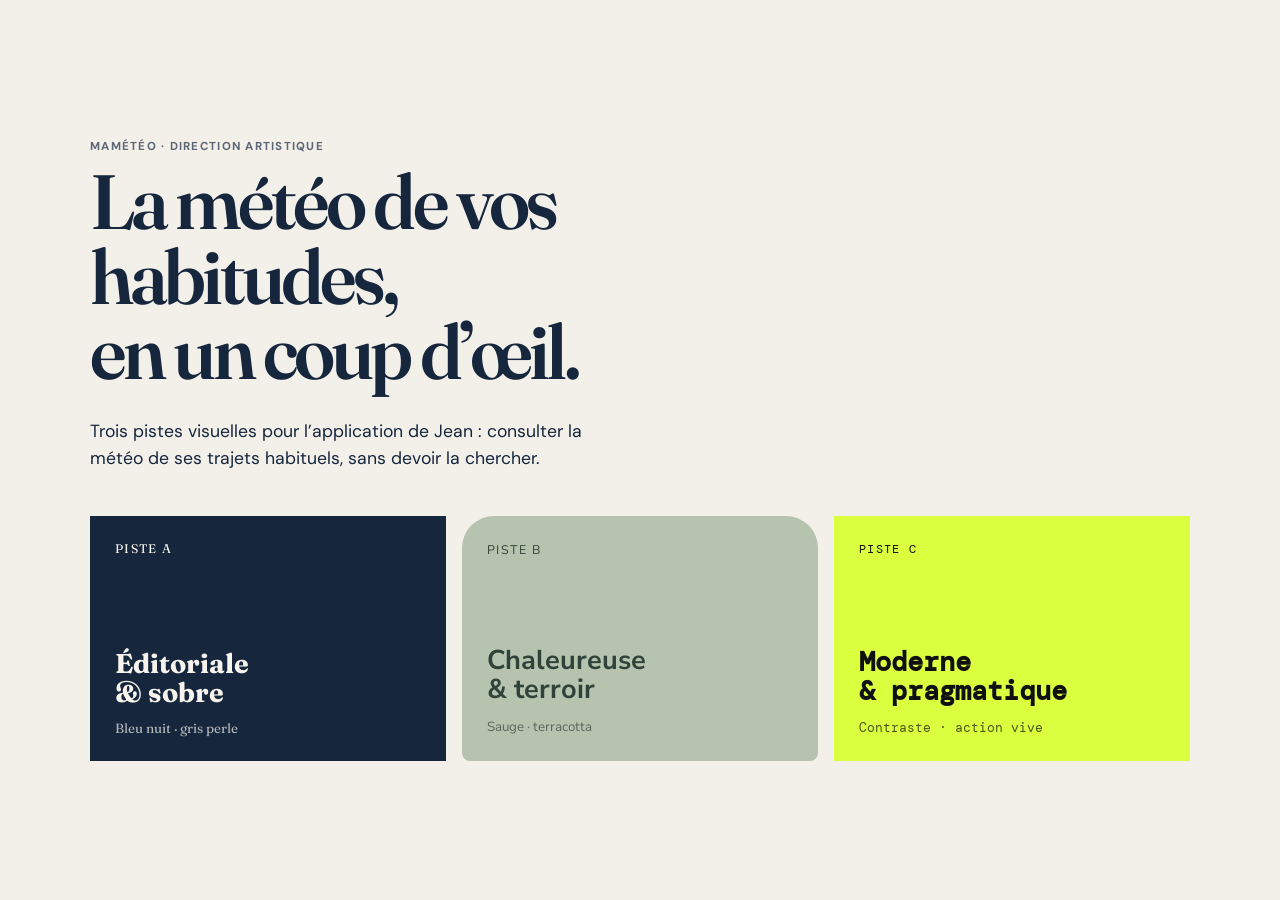
==== mameteo/index.html @ a9f70238 "commit" ====
<!doctype html>
<html lang="fr"><head><meta charset="utf-8"><meta name="viewport" content="width=device-width, initial-scale=1"><title>MaMétéo — pistes de maquettes</title><link rel="stylesheet" href="styles.css"></head>
<body class="showcase"><main><p class="eyebrow">MaMétéo · Direction artistique</p><h1>La météo de vos habitudes,<br>en un coup d’œil.</h1><p class="intro">Trois pistes visuelles pour l’application de Jean : consulter la météo de ses trajets habituels, sans devoir la chercher.</p><section class="tracks" aria-label="Choisir une piste graphique"><a class="track track-a" href="piste-a.html"><span>Piste A</span><strong>Éditoriale<br>&amp; sobre</strong><small>Bleu nuit · gris perle</small></a><a class="track track-b" href="piste-b.html"><span>Piste B</span><strong>Chaleureuse<br>&amp; terroir</strong><small>Sauge · terracotta</small></a><a class="track track-c" href="piste-c.html"><span>Piste C</span><strong>Moderne<br>&amp; pragmatique</strong><small>Contraste · action vive</small></a></section></main></body></html>
---- mameteo/styles.css ----
@import url('https://fonts.googleapis.com/css2?family=DM+Mono&family=DM+Sans:wght@400;500;600;700&family=Fraunces:opsz,wght@9..144,500;9..144,600&family=Nunito+Sans:opsz,wght@400;600;700;800&display=swap');
*{box-sizing:border-box}html{scroll-behavior:smooth}body{margin:0}a{color:inherit}button{font:inherit}.showcase{min-height:100vh;display:grid;place-items:center;padding:32px;background:#f3f0ea;color:#15263d;font-family:"DM Sans",sans-serif}.showcase main{width:min(1100px,100%)}.eyebrow{margin:0 0 10px;font-size:.72rem;font-weight:700;letter-spacing:.11em;text-transform:uppercase;opacity:.68}.showcase h1{max-width:760px;margin:0;font:600 clamp(2.7rem,6vw,5.6rem)/.98 Fraunces,Georgia,serif;letter-spacing:-.05em}.intro{max-width:520px;margin:28px 0 44px;font-size:1.1rem;line-height:1.55}.tracks{display:grid;grid-template-columns:repeat(3,1fr);gap:16px}.track{min-height:245px;padding:25px;display:flex;flex-direction:column;text-decoration:none;transition:transform .2s}.track:hover{transform:translateY(-6px)}.track span{font-size:.78rem;text-transform:uppercase;letter-spacing:.11em}.track strong{margin-top:auto;font-size:1.7rem;line-height:1.05}.track small{margin-top:14px;opacity:.7}.track-a{background:#15263d;color:#f7f4ee;font-family:Fraunces,serif}.track-b{background:#b6c3ae;color:#30433b;border-radius:32px 32px 8px 8px;font-family:"Nunito Sans",sans-serif}.track-c{background:#d9ff3f;color:#101010;font-family:"DM Mono",monospace}
.app{--ink:#14243a;--paper:#f8f5ef;--muted:#687482;--line:#d9d9d3;--surface:#fffdfa;--accent:#e96f52;min-height:100vh;background:var(--paper);color:var(--ink);font-family:"DM Sans",sans-serif}.app header,.app main,.app footer{width:min(1120px,calc(100% - 48px));margin:auto}.app header{height:84px;display:flex;align-items:center;justify-content:space-between;border-bottom:1px solid var(--line)}.wordmark{font:600 1.45rem Fraunces,Georgia,serif;text-decoration:none;letter-spacing:-.05em}.app nav{display:flex;gap:26px}.app nav a{padding:8px 0;color:var(--muted);font-size:.84rem;text-decoration:none}.app nav .active{color:var(--ink);border-bottom:2px solid var(--accent)}.avatar{width:36px;height:36px;padding:0;border:0;border-radius:50%;background:var(--ink);color:var(--paper)}.hero{padding:72px 0 45px}.hero h1{margin:0;font:600 clamp(3rem,7vw,5.8rem)/.9 Fraunces,Georgia,serif;letter-spacing:-.065em}.hero>p:last-child{margin:22px 0 0;color:var(--muted);font-size:1.06rem}.next-place{display:grid;grid-template-columns:1fr auto;gap:25px;padding:34px;background:var(--ink);color:var(--paper)}.next-place h2,.section-head h2,.detail h2{margin:0;font:600 clamp(1.7rem,3vw,2.7rem)/1 Fraunces,Georgia,serif;letter-spacing:-.045em}.next-place p:not(.eyebrow){margin:12px 0 0;opacity:.7}.weather-main{grid-row:span 2;display:grid;grid-template-columns:auto auto;align-items:center;column-gap:12px}.weather-main strong{font:500 4rem/1 Fraunces,Georgia,serif;letter-spacing:-.08em}.weather-main span:last-child{grid-column:1/-1;text-align:center;font-size:.75rem;opacity:.75}.weather-icon{font-size:2rem}.button{grid-column:1/-1;display:flex;justify-content:space-between;align-items:center;padding-top:20px;border-top:1px solid #ffffff44;font-weight:600;text-decoration:none}.button span{font-size:1.4rem}.section-head{margin-top:84px;display:flex;justify-content:space-between;align-items:end}.section-head a{color:var(--muted);font-size:.88rem}.place-grid{display:grid;grid-template-columns:repeat(2,1fr);gap:16px;margin-top:24px}.place-card{display:flex;align-items:center;gap:16px;padding:24px;background:var(--surface);border:1px solid var(--line)}.place-card>span{font-size:1.7rem}.place-card h3{margin:0;font-size:1rem}.place-card p{margin:5px 0 0;color:var(--muted);font-size:.83rem}.place-card strong{margin-left:auto;font:500 1.7rem Fraunces,Georgia,serif}.detail{display:grid;grid-template-columns:1.2fr 1fr;gap:40px;margin-top:84px;padding:50px 0;border-top:1px solid var(--line)}.detail dl{display:grid;grid-template-columns:repeat(3,1fr);margin:0}.detail dl div{padding-left:16px;border-left:1px solid var(--line)}.detail dt{color:var(--muted);font-size:.76rem}.detail dd{margin:8px 0 0;font:500 1.5rem Fraunces,Georgia,serif}.app footer{padding:28px 0;border-top:1px solid var(--line);color:var(--muted);font-size:.75rem}
.warm{--ink:#31463b;--paper:#f8f1e5;--muted:#637368;--line:#d6d2c4;--surface:#fffaf2;--accent:#c8674d;font-family:"Nunito Sans",sans-serif}.warm .wordmark,.warm h1,.warm h2,.warm .place-card strong,.warm .weather-main strong,.warm .detail dd{font-family:"Nunito Sans",sans-serif}.warm .wordmark i{color:var(--accent);font-style:normal}.warm .next-place{border-radius:34px 34px 8px 34px;background:#789083}.warm .next-place .button{background:#f6a98e;color:#48352f;padding:15px 18px;border:0;border-radius:18px}.warm .place-card{border-radius:20px}.warm .detail{border-top-style:dashed}.warm .avatar{background:var(--accent)}
.modern{--ink:#111;--paper:#f4f4ef;--muted:#656565;--line:#bdbdb7;--surface:#fff;--accent:#d9ff3f;font-family:"DM Mono",monospace}.modern .wordmark,.modern h1,.modern h2,.modern .weather-main strong,.modern .place-card strong,.modern .detail dd{font-family:"DM Sans",sans-serif;font-weight:700;letter-spacing:-.07em}.modern .wordmark span{background:var(--accent);padding:3px 5px}.modern nav{gap:18px}.modern nav a,.modern .eyebrow,.modern .place-card p,.modern .detail dt{font-size:.65rem}.modern .hero h1{font-size:clamp(3.6rem,8vw,7rem);line-height:.78}.modern .next-place{border:2px solid var(--ink);box-shadow:8px 8px 0 var(--accent)}.modern .next-place .button{background:var(--accent);color:var(--ink);margin:0 -34px -34px;padding:17px 34px;border:0}.modern .place-card{border:2px solid var(--ink)}.modern .section-head a{color:var(--ink);font-weight:700}.modern .detail{border-top:2px solid var(--ink)}.modern .detail dl div{border-color:var(--ink)}
@media(max-width:650px){.showcase{padding:26px}.tracks{grid-template-columns:1fr}.track{min-height:155px}.app header,.app main,.app footer{width:min(100% - 32px,1120px)}.app header{height:66px}.app nav{display:none}.hero{padding:52px 0 32px}.next-place{grid-template-columns:1fr;padding:25px}.weather-main{grid-row:auto;justify-content:start}.place-grid,.detail{grid-template-columns:1fr}.section-head{margin-top:58px}.detail{margin-top:58px;gap:30px}.modern .next-place .button{margin:0 -25px -25px;padding:15px 25px}}
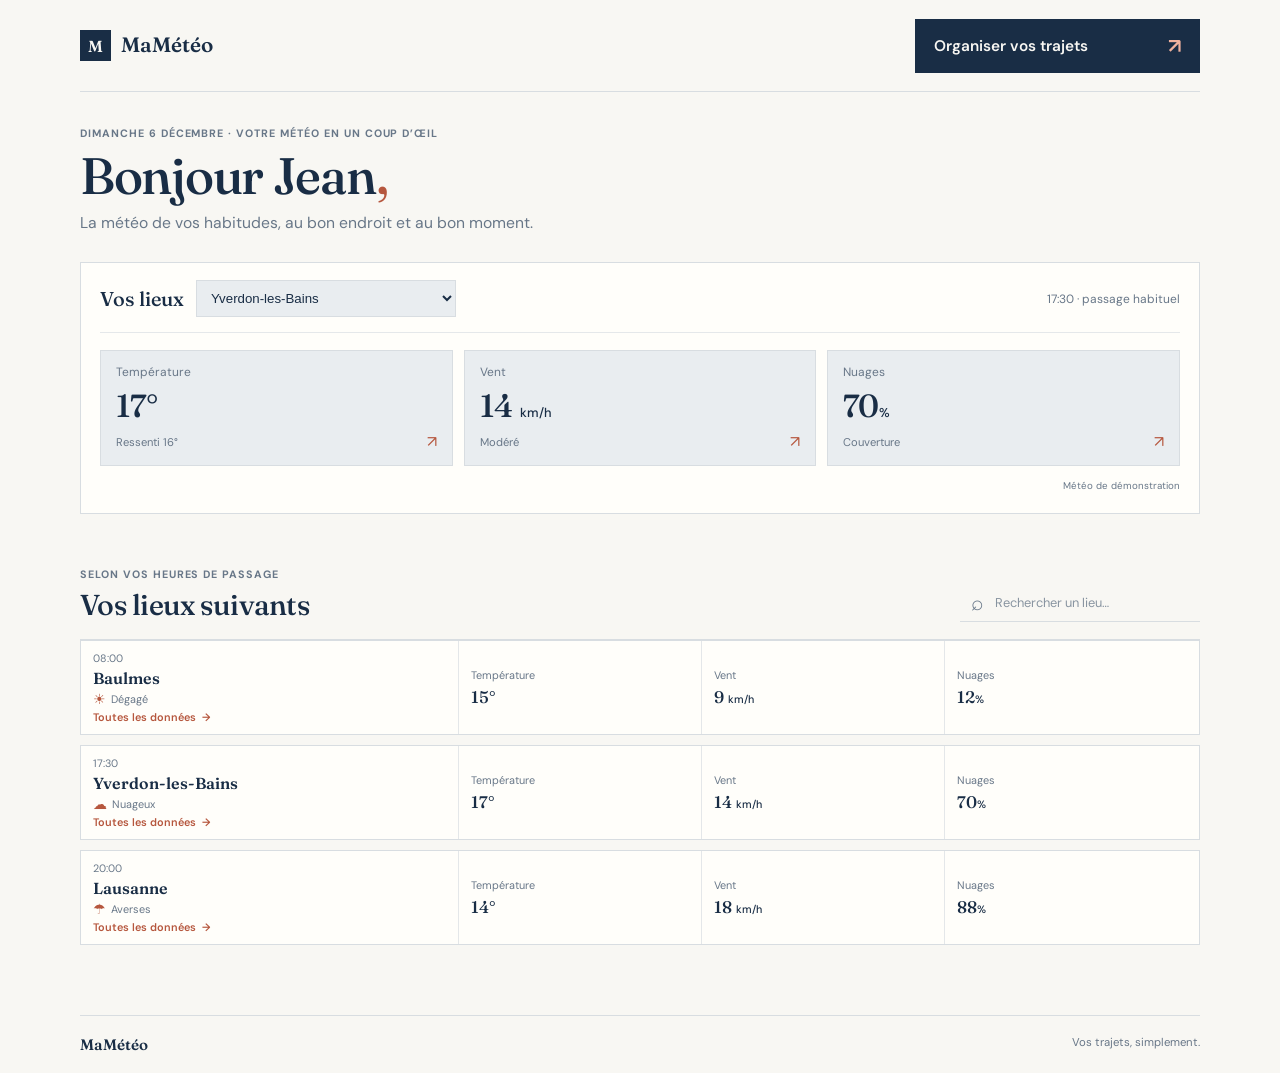
==== commit 44f844de: "commit" ====
--- a/mameteo/index.html
+++ b/mameteo/index.html
@@ -1,3 +1,121 @@
 <!doctype html>
-<html lang="fr"><head><meta charset="utf-8"><meta name="viewport" content="width=device-width, initial-scale=1"><title>MaMétéo — pistes de maquettes</title><link rel="stylesheet" href="styles.css"></head>
-<body class="showcase"><main><p class="eyebrow">MaMétéo · Direction artistique</p><h1>La météo de vos habitudes,<br>en un coup d’œil.</h1><p class="intro">Trois pistes visuelles pour l’application de Jean : consulter la météo de ses trajets habituels, sans devoir la chercher.</p><section class="tracks" aria-label="Choisir une piste graphique"><a class="track track-a" href="piste-a.html"><span>Piste A</span><strong>Éditoriale<br>&amp; sobre</strong><small>Bleu nuit · gris perle</small></a><a class="track track-b" href="piste-b.html"><span>Piste B</span><strong>Chaleureuse<br>&amp; terroir</strong><small>Sauge · terracotta</small></a><a class="track track-c" href="piste-c.html"><span>Piste C</span><strong>Moderne<br>&amp; pragmatique</strong><small>Contraste · action vive</small></a></section></main></body></html>
+<html lang="fr">
+<head>
+	<meta charset="utf-8">
+	<meta name="viewport" content="width=device-width, initial-scale=1">
+	<meta name="theme-color" content="#f8f7f3">
+	<title>MaMétéo — vos trajets, en un coup d’œil</title>
+	<link rel="stylesheet" href="app.css">
+	<script src="app.js" defer></script>
+</head>
+<body>
+	<div class="app-shell">
+		<header class="topbar">
+			<a class="header-back" href="#accueil" aria-label="Retour à l’accueil" hidden><span aria-hidden="true">←</span></a>
+			<a class="brand" href="#accueil" aria-label="MaMétéo, accueil"><span class="brand-mark">M</span>MaMétéo</a>
+			<a class="organize-button" id="organize-cta" href="#organisation">Organiser vos trajets <span aria-hidden="true">↗</span></a>
+		</header>
+
+		<main>
+			<section class="screen home-screen" id="accueil" data-screen="accueil" aria-labelledby="home-title">
+				<div class="home-intro">
+					<p class="eyebrow" id="today-label">VOTRE MÉTÉO, EN UN COUP D’ŒIL</p>
+					<h1 id="home-title">Bonjour Jean<span>,</span></h1>
+					<p class="lede">La météo de vos habitudes, au bon endroit et au bon moment.</p>
+				</div>
+
+				<section class="weather-overview" aria-label="Météo du lieu sélectionné">
+					<div class="location-heading">
+						<label class="location-select-label" for="featured-place">Vos lieux</label>
+						<select class="location-select" id="featured-place" aria-label="Choisir un lieu"></select>
+						<span class="location-time" id="featured-time"></span>
+					</div>
+					<div class="weather-summary" id="weather-summary">
+						<a class="summary-metric" href="#precision" data-summary-metric="temperature"><span class="metric-label">Température</span><strong id="summary-temperature">17°</strong><span class="metric-hint">Ressenti 16° <span aria-hidden="true">↗</span></span></a>
+						<a class="summary-metric" href="#precision" data-summary-metric="wind"><span class="metric-label">Vent</span><strong id="summary-wind">14 <small>km/h</small></strong><span class="metric-hint">Modéré <span aria-hidden="true">↗</span></span></a>
+						<a class="summary-metric" href="#precision" data-summary-metric="clouds"><span class="metric-label">Nuages</span><strong id="summary-clouds">70<small>%</small></strong><span class="metric-hint">Couverture <span aria-hidden="true">↗</span></span></a>
+					</div>
+					<p class="demo-note overview-note">Météo de démonstration</p>
+				</section>
+
+				<div class="section-heading" id="lieux">
+					<div><p class="eyebrow">SELON VOS HEURES DE PASSAGE</p><h2>Vos lieux suivants</h2></div>
+					<label class="search-box"><span class="visually-hidden">Rechercher un lieu</span><span aria-hidden="true">⌕</span><input id="place-search" type="search" placeholder="Rechercher un lieu…"></label>
+				</div>
+				<div class="place-list" id="place-grid" aria-live="polite"></div>
+				<p class="empty-state" id="empty-state" hidden>Aucun lieu ne correspond à votre recherche.</p>
+			</section>
+
+			<section class="screen organize-screen" id="organisation" data-screen="organisation" aria-labelledby="organize-title" hidden>
+				<div class="page-heading">
+					<p class="eyebrow">VOS HABITUDES, À VOTRE RYTHME</p>
+					<h1 id="organize-title">Organiser vos trajets</h1>
+					<p class="lede">Ajoutez vos lieux et indiquez à quelle heure vous y passez d’habitude.</p>
+				</div>
+				<div class="organize-layout">
+					<section class="route-panel" aria-labelledby="route-heading">
+						<div class="section-heading compact-heading"><div><p class="eyebrow">ORDRE DE PASSAGE</p><h2 id="route-heading">Vos lieux enregistrés</h2></div></div>
+						<ol class="route-list" id="route-list"></ol>
+					</section>
+					<aside class="settings-panel">
+						<form class="add-form" id="add-place-form">
+							<p class="eyebrow">UN NOUVEAU REPÈRE</p>
+							<h2>Ajouter un lieu</h2>
+							<label for="new-place-name">Nom du lieu</label>
+							<input id="new-place-name" name="name" type="text" placeholder="Ex. Neuchâtel" maxlength="48" required>
+							<label for="new-place-time">Heure de passage habituelle</label>
+							<input id="new-place-time" name="time" type="time" value="18:00" required>
+							<button class="primary-button" type="submit">Ajouter le lieu <span aria-hidden="true">+</span></button>
+						</form>
+						<div class="notification-setting">
+							<div><strong>Rappel météo</strong><p>Recevoir un rappel une heure avant le trajet.</p></div>
+							<label class="switch"><input id="notification-setting" type="checkbox" aria-label="Activer les rappels météo"><span aria-hidden="true"></span></label>
+						</div>
+					</aside>
+				</div>
+			</section>
+
+			<section class="screen detail-screen" id="precision" data-screen="precision" aria-labelledby="detail-title" hidden>
+				<a class="back-link" href="#accueil">← <span>Retour à mes lieux</span></a>
+				<div class="detail-heading">
+					<div><p class="eyebrow" id="detail-kicker">VOTRE TRAJET · 17:30</p><h1 id="detail-title">Yverdon-les-Bains</h1><p class="lede" id="detail-description">Un ciel nuageux vous attend après le travail.</p></div>
+					<div class="detail-temperature"><span class="weather-symbol" id="detail-symbol" aria-hidden="true">☁</span><strong id="detail-temperature-value">17°</strong><span id="detail-condition">Nuageux</span></div>
+				</div>
+				<div class="weather-measures" aria-label="Toutes les données météo">
+					<section class="weather-measure" aria-labelledby="temperature-heading">
+						<h2 class="measure-title" id="temperature-heading">Température</h2>
+						<div class="measure-panel">
+							<div class="measure-primary"><span class="measure-symbol" id="temperature-symbol" aria-hidden="true">☁</span><strong id="measure-temperature-value">17°</strong><span id="measure-condition">Nuageux</span></div>
+							<div class="measure-secondary"><div class="measure-stat"><span>Température ressentie</span><strong id="fact-feels-like">16°</strong></div><p id="temperature-advice">Une veste légère suffira.</p></div>
+						</div>
+					</section>
+					<section class="weather-measure" aria-labelledby="wind-heading">
+						<h2 class="measure-title" id="wind-heading">Vent</h2>
+						<div class="measure-panel">
+							<div class="measure-primary"><span class="measure-symbol wind-symbol" aria-hidden="true">↗</span><strong id="fact-wind">14 <small>km/h</small></strong><span>Vitesse moyenne</span></div>
+							<div class="measure-secondary measure-stats"><div class="measure-stat"><span>Direction</span><strong id="wind-direction">Ouest</strong></div><div class="measure-stat"><span>Rafales</span><strong id="wind-gusts">21 km/h</strong></div><p id="wind-advice">Le vent restera modéré.</p></div>
+						</div>
+					</section>
+					<section class="weather-measure" aria-labelledby="clouds-heading">
+						<h2 class="measure-title" id="clouds-heading">Nuages</h2>
+						<div class="measure-panel">
+							<div class="measure-primary"><span class="measure-symbol" aria-hidden="true">☁</span><strong id="fact-clouds">70 %</strong><span>Couverture nuageuse</span></div>
+							<div class="measure-secondary measure-stats"><div class="cloud-cover-track" aria-label="Couverture nuageuse"><span id="cloud-cover-fill"></span></div><div class="measure-stat"><span>Humidité</span><strong id="fact-humidity">68 %</strong></div><div class="measure-stat"><span>Risque de pluie</span><strong id="fact-precipitation">20 %</strong></div></div>
+						</div>
+					</section>
+				</div>
+				<a class="forecast-link" href="#precision-plus">Voir les prévisions heure par heure <span aria-hidden="true">→</span></a>
+				<p class="demo-note detail-demo-note">Prévisions de démonstration</p>
+			</section>
+
+			<section class="screen forecast-screen" id="precision-plus" data-screen="precision-plus" aria-labelledby="forecast-title" hidden>
+				<a class="back-link" href="#precision">← <span>Retour aux précisions</span></a>
+				<div class="page-heading forecast-heading"><p class="eyebrow">ÉVOLUTION DU CIEL</p><h1 id="forecast-title">Les prochaines heures</h1><p class="lede" id="forecast-location">Yverdon-les-Bains · aujourd’hui</p></div>
+				<div class="forecast-strip" id="forecast-strip" aria-label="Prévisions heure par heure"></div>
+				<a class="primary-button forecast-back" href="#precision">J’ai ma réponse <span aria-hidden="true">→</span></a>
+			</section>
+		</main>
+		<footer><span>MaMétéo</span><span>Vos trajets, simplement.</span></footer>
+	</div>
+</body>
+</html>
--- a/mameteo/app.css
+++ b/mameteo/app.css
@@ -0,0 +1,306 @@
+@import url('https://fonts.googleapis.com/css2?family=DM+Sans:wght@400;500;600;700&family=Fraunces:opsz,wght@9..144,500;9..144,600&display=swap');
+
+:root {
+  color-scheme: light;
+  --paper: #f8f7f3;
+  --white: #fffefa;
+  --ink: #192d45;
+  --muted: #687788;
+  --line: #d8dde1;
+  --panel: #e9edf0;
+  --panel-dark: #dce3e9;
+  --accent: #b6573e;
+  --accent-soft: #f0ded5;
+  font-family: "DM Sans", "Segoe UI", sans-serif;
+  font-synthesis: none;
+}
+
+* { box-sizing: border-box; }
+html { min-width: 320px; scroll-behavior: smooth; }
+body { margin: 0; background: var(--paper); color: var(--ink); }
+button, input { font: inherit; }
+a { color: inherit; text-decoration: none; }
+button, a, input { -webkit-tap-highlight-color: transparent; }
+button:focus-visible, a:focus-visible, input:focus-visible { outline: 2px solid var(--accent); outline-offset: 3px; }
+[hidden] { display: none !important; }
+
+.app-shell { width: min(1120px, calc(100% - 64px)); min-height: 100vh; margin: 0 auto; display: flex; flex-direction: column; }
+.topbar { height: 78px; display: flex; align-items: center; justify-content: space-between; border-bottom: 1px solid var(--line); }
+.brand { display: inline-flex; align-items: center; gap: 10px; font: 600 1.3rem/1 "Fraunces", Georgia, serif; }
+.brand-mark { width: 31px; height: 31px; display: grid; place-items: center; background: var(--ink); color: var(--paper); font: 600 1rem "Fraunces", Georgia, serif; }
+.main-nav { height: 100%; display: flex; align-items: center; gap: 30px; }
+.main-nav a { height: 100%; display: inline-flex; align-items: center; border-bottom: 2px solid transparent; color: var(--muted); font-size: .86rem; }
+.main-nav a.active { border-color: var(--accent); color: var(--ink); }
+.notification-button { display: inline-flex; align-items: center; gap: 9px; padding: 8px 0 8px 10px; border: 0; background: transparent; color: var(--muted); font-size: .77rem; cursor: pointer; }
+.notification-dot { width: 8px; height: 8px; border: 1px solid var(--muted); border-radius: 50%; }
+.notification-button[aria-pressed="true"] .notification-dot { border-color: #548164; background: #548164; }
+main { flex: 1; }
+.screen { padding: 45px 0 60px; animation: enter .32s ease both; }
+@keyframes enter { from { opacity: 0; transform: translateY(6px); } to { opacity: 1; transform: translateY(0); } }
+.welcome-row { display: flex; align-items: end; justify-content: space-between; gap: 24px; padding: 21px 0 35px; }
+.eyebrow { margin: 0 0 10px; color: var(--muted); font-size: .67rem; font-weight: 700; letter-spacing: .09em; }
+h1, h2, h3, p { margin-top: 0; }
+h1, .section-heading h2, .route-panel h2, .add-form h2 { font-family: "Fraunces", Georgia, serif; font-weight: 500; letter-spacing: -.025em; }
+h1 { margin: 0; font-size: clamp(2.7rem, 5vw, 4.5rem); line-height: 1; }
+h1 span { color: var(--accent); }
+.lede { margin: 14px 0 0; color: var(--muted); font-size: .98rem; line-height: 1.6; }
+.text-link { color: var(--ink); font-size: .84rem; font-weight: 600; white-space: nowrap; }
+.text-link span { margin-left: 5px; color: var(--accent); }
+.next-trip { position: relative; min-height: 218px; display: flex; align-items: center; justify-content: space-between; gap: 24px; padding: 35px 42px; overflow: hidden; background: var(--ink); color: var(--paper); }
+.trip-copy { min-width: 0; }
+.light-eyebrow { color: #c3ccd4; }
+.eyebrow-separator { padding: 0 7px; color: #8191a2; }
+.next-trip h2 { margin: 0; font: 500 clamp(1.8rem, 3vw, 2.55rem)/1.08 "Fraunces", Georgia, serif; letter-spacing: -.02em; }
+.trip-origin { margin: 10px 0 20px; color: #c3ccd4; font-size: .83rem; }
+.trip-action { display: inline-flex; min-width: 220px; justify-content: space-between; align-items: center; padding: 12px 0 0; border-top: 1px solid #ffffff45; font-size: .84rem; font-weight: 600; }
+.trip-action span { color: #f0b29e; font-size: 1.25rem; }
+.trip-weather { display: grid; grid-template-columns: auto auto; align-items: center; column-gap: 11px; margin-right: 12%; }
+.weather-symbol { font-family: "Segoe UI Symbol", sans-serif; font-size: 2rem; }
+.trip-weather strong { font: 500 4.1rem/1 "Fraunces", Georgia, serif; letter-spacing: -.04em; }
+.trip-weather > span:last-child { grid-column: 1 / -1; justify-self: center; color: #c3ccd4; font-size: .77rem; }
+.demo-note { position: absolute; right: 14px; bottom: 10px; margin: 0; color: #b5c1cb; font-size: .61rem; }
+.section-heading { display: flex; align-items: end; justify-content: space-between; gap: 20px; margin: 53px 0 17px; }
+.section-heading .eyebrow { margin-bottom: 6px; }
+.section-heading h2 { margin: 0; font-size: 1.8rem; }
+.search-box { width: 240px; height: 39px; display: flex; align-items: center; gap: 9px; padding: 0 11px; border-bottom: 1px solid var(--line); color: var(--muted); }
+.search-box > span { font-size: 1.3rem; }
+.search-box input { width: 100%; min-width: 0; border: 0; outline: 0; background: transparent; color: var(--ink); font-size: .8rem; }
+.search-box input::placeholder { color: #8894a0; }
+.search-box:focus-within { border-color: var(--accent); }
+.place-grid { display: grid; grid-template-columns: repeat(3, minmax(0, 1fr)); gap: 12px; }
+.place-card { min-height: 142px; display: grid; grid-template-columns: 1fr auto; grid-template-rows: auto 1fr auto; gap: 8px; padding: 17px 18px; border: 1px solid var(--line); background: var(--white); transition: border-color .18s, transform .18s; }
+.place-card:hover { transform: translateY(-2px); border-color: #8b9bac; }
+.place-card-main { display: flex; align-items: start; justify-content: space-between; gap: 10px; grid-column: 1 / -1; }
+.place-time { color: var(--muted); font-size: .69rem; }
+.place-card h3 { margin: 0; font: 600 1.08rem "Fraunces", Georgia, serif; }
+.place-weather { display: flex; align-items: center; gap: 8px; align-self: end; color: var(--muted); font-size: .74rem; }
+.place-weather .weather-symbol { color: var(--accent); font-size: 1.2rem; }
+.place-temp { align-self: end; font: 500 1.7rem/1 "Fraunces", Georgia, serif; }
+.place-open { grid-column: 1 / -1; padding-top: 9px; border-top: 1px solid #e8eaeb; color: var(--accent); font-size: .73rem; font-weight: 600; }
+.place-open span { float: right; font-size: 1rem; line-height: .8; }
+.empty-state { padding: 28px 0; color: var(--muted); }
+.page-heading { padding: 37px 0 31px; }
+.page-heading h1 { font-size: clamp(2.4rem, 4vw, 3.6rem); }
+.back-link { display: inline-block; color: var(--muted); font-size: .81rem; }
+.back-link span { margin-left: 5px; }
+.organize-layout { display: grid; grid-template-columns: minmax(0, 1.5fr) minmax(260px, .8fr); gap: 42px; align-items: start; }
+.compact-heading { margin: 0 0 12px; }
+.compact-heading h2, .add-form h2 { font-size: 1.5rem; }
+.route-list { margin: 0; padding: 0; list-style: none; border-top: 1px solid var(--line); }
+.route-row { min-height: 67px; display: grid; grid-template-columns: 32px minmax(0, 1fr) auto auto; align-items: center; gap: 13px; border-bottom: 1px solid var(--line); }
+.route-index { color: #8a96a2; font-size: .7rem; }
+.route-name { font-weight: 600; font-size: .88rem; }
+.route-time { color: var(--muted); font-size: .78rem; }
+.route-actions { display: flex; gap: 3px; }
+.icon-button { width: 30px; height: 30px; display: grid; place-items: center; border: 0; background: transparent; color: var(--muted); cursor: pointer; }
+.icon-button:hover { background: var(--panel); color: var(--ink); }
+.icon-button.remove:hover { color: var(--accent); }
+.settings-panel { background: var(--panel); }
+.add-form { display: grid; gap: 10px; padding: 23px; }
+.add-form .eyebrow { margin-bottom: -4px; }
+.add-form h2 { margin: 0 0 4px; }
+.add-form label { margin-top: 4px; font-size: .74rem; font-weight: 600; }
+.add-form input { width: 100%; height: 39px; padding: 0 10px; border: 1px solid #c4cdd4; border-radius: 0; background: var(--white); color: var(--ink); font-size: .82rem; }
+.primary-button { min-height: 43px; display: flex; justify-content: space-between; align-items: center; gap: 16px; margin-top: 7px; padding: 0 13px; border: 0; background: var(--ink); color: var(--white); font-size: .82rem; font-weight: 600; cursor: pointer; }
+.primary-button span { color: #f0b29e; font-size: 1.2rem; }
+.notification-setting { display: flex; align-items: center; justify-content: space-between; gap: 12px; padding: 17px 22px; border-top: 1px solid #cbd2d6; }
+.notification-setting strong { font-size: .8rem; }
+.notification-setting p { max-width: 220px; margin: 4px 0 0; color: var(--muted); font-size: .7rem; line-height: 1.45; }
+.switch { position: relative; flex: 0 0 38px; height: 22px; }
+.switch input { position: absolute; width: 1px; height: 1px; opacity: 0; }
+.switch span { position: absolute; inset: 0; border: 1px solid #9ca9b1; background: #fff; cursor: pointer; }
+.switch span::after { position: absolute; top: 3px; left: 3px; width: 14px; height: 14px; background: #9ca9b1; content: ""; transition: transform .16s; }
+.switch input:checked + span { border-color: #548164; background: #548164; }
+.switch input:checked + span::after { transform: translateX(16px); background: white; }
+.switch input:focus-visible + span { outline: 2px solid var(--accent); outline-offset: 3px; }
+.detail-heading { display: flex; justify-content: space-between; align-items: center; gap: 30px; padding: 35px 0 27px; }
+.detail-heading h1 { font-size: clamp(2.3rem, 4vw, 3.7rem); }
+.detail-temperature { display: grid; grid-template-columns: auto auto; align-items: center; column-gap: 9px; min-width: 150px; }
+.detail-temperature .weather-symbol { color: var(--accent); }
+.detail-temperature strong { font: 500 3.6rem/1 "Fraunces", Georgia, serif; }
+.detail-temperature > span:last-child { grid-column: 1 / -1; justify-self: center; color: var(--muted); font-size: .75rem; }
+.metric-tabs { display: flex; gap: 6px; padding: 0 0 0 0; border-bottom: 1px solid var(--line); }
+.metric-tab { min-width: 105px; padding: 12px 14px; border: 0; border-bottom: 2px solid transparent; background: transparent; color: var(--muted); font-size: .8rem; cursor: pointer; }
+.metric-tab.active { border-color: var(--accent); color: var(--ink); font-weight: 700; }
+.detail-content { display: grid; grid-template-columns: 1fr minmax(215px, .45fr); align-items: center; gap: 36px; padding: 27px 0; }
+.metric-feature { padding: 18px 22px; background: var(--panel); }
+.metric-feature .eyebrow { margin-bottom: 14px; }
+.metric-value-row { min-height: 60px; display: flex; align-items: baseline; gap: 18px; }
+.metric-value-row strong { font: 500 3.2rem/1 "Fraunces", Georgia, serif; }
+.metric-value-row span { color: var(--muted); font-size: .8rem; }
+.metric-track { height: 5px; margin-top: 13px; background: #cbd3d9; }
+.metric-track span { display: block; height: 100%; width: 60%; background: var(--accent); transition: width .2s; }
+.scale-labels { display: flex; justify-content: space-between; margin-top: 8px; color: var(--muted); font-size: .65rem; }
+.forecast-link { display: flex; justify-content: space-between; align-items: center; gap: 12px; padding: 15px 0; border-bottom: 1px solid var(--line); font-size: .8rem; font-weight: 600; }
+.forecast-link span { color: var(--accent); font-size: 1.2rem; }
+.detail-facts { display: grid; grid-template-columns: repeat(3, 1fr); border-top: 1px solid var(--line); border-bottom: 1px solid var(--line); }
+.detail-facts > div { min-height: 83px; display: grid; grid-template-columns: 27px 1fr; grid-template-rows: 1fr 1fr; align-items: center; gap: 0 8px; padding: 14px 18px; border-right: 1px solid var(--line); }
+.detail-facts > div:last-child { border-right: 0; }
+.fact-icon { grid-row: 1 / 3; color: var(--accent); font-size: 1.2rem; }
+.cloud-icon { font-size: 1.15rem; }
+.fact-label { color: var(--muted); font-size: .7rem; }
+.detail-facts strong { font-size: .85rem; }
+.detail-demo-note { position: static; margin-top: 11px; color: var(--muted); text-align: right; }
+.forecast-heading { padding-top: 35px; }
+.forecast-strip { display: grid; grid-template-columns: repeat(6, 1fr); margin: 8px 0 25px; border-top: 1px solid var(--line); border-bottom: 1px solid var(--line); }
+.forecast-hour { min-height: 155px; display: flex; flex-direction: column; align-items: center; justify-content: center; gap: 12px; border-right: 1px solid var(--line); background: var(--white); }
+.forecast-hour:last-child { border-right: 0; }
+.forecast-hour time { color: var(--muted); font-size: .75rem; }
+.forecast-hour .weather-symbol { color: var(--accent); font-size: 1.35rem; }
+.forecast-hour strong { font: 500 1.5rem "Fraunces", Georgia, serif; }
+.forecast-hour small { color: var(--muted); font-size: .65rem; }
+.forecast-back { width: min(280px, 100%); margin-left: auto; }
+footer { display: flex; justify-content: space-between; padding: 19px 0; border-top: 1px solid var(--line); color: var(--muted); font-size: .71rem; }
+footer span:first-child { color: var(--ink); font: 600 .95rem "Fraunces", Georgia, serif; }
+.visually-hidden { position: absolute; width: 1px; height: 1px; padding: 0; margin: -1px; overflow: hidden; clip: rect(0, 0, 0, 0); white-space: nowrap; border: 0; }
+
+.topbar { height: 92px; }
+.header-back { width: 42px; height: 42px; display: grid; place-items: center; border: 1px solid var(--line); background: var(--white); font-size: 1.4rem; }
+.topbar.is-organizing .brand { margin-left: auto; }
+.organize-button { min-width: 285px; min-height: 54px; display: flex; align-items: center; justify-content: space-between; gap: 25px; padding: 0 19px; background: var(--ink); color: var(--paper); font-size: .96rem; font-weight: 600; }
+.organize-button span { color: #f0b29e; font-size: 1.3rem; }
+.home-screen { padding-top: 34px; }
+.home-intro { padding-bottom: 27px; }
+.home-intro h1 { font-size: clamp(2.4rem, 4vw, 3.3rem); }
+.home-intro .lede { margin-top: 9px; }
+.weather-overview { position: relative; padding: 17px 19px 21px; border: 1px solid var(--line); background: var(--white); }
+.location-heading { display: flex; align-items: center; gap: 12px; padding-bottom: 15px; border-bottom: 1px solid #e5e8ea; }
+.location-select-label { font: 500 1.25rem "Fraunces", Georgia, serif; }
+.location-select { position: static; top: auto; left: auto; flex: 0 1 260px; width: auto; max-width: 260px; min-width: 0; height: 37px; padding: 0 32px 0 10px; border: 1px solid var(--line); border-radius: 0; background: var(--panel); color: var(--ink); font-size: .83rem; }
+.location-time { margin-left: auto; color: var(--muted); font-size: .75rem; }
+.weather-summary { display: grid; grid-template-columns: repeat(3, minmax(0, 1fr)); gap: 11px; padding: 17px 0 3px; }
+.summary-metric { min-height: 116px; display: flex; flex-direction: column; justify-content: space-between; padding: 13px 15px; border: 1px solid var(--line); background: var(--panel); transition: border-color .18s, background .18s; }
+.summary-metric:hover { border-color: var(--ink); background: #e2e8ed; }
+.summary-metric .metric-label { position: static; width: auto; height: auto; justify-content: start; background: transparent; color: var(--muted); font-size: .75rem; }
+.summary-metric > strong { font: 500 2rem/1 "Fraunces", Georgia, serif; }
+.summary-metric > strong small { font: 500 .8rem "DM Sans", sans-serif; }
+.metric-hint { display: flex; justify-content: space-between; align-items: center; color: var(--muted); font-size: .7rem; }
+.metric-hint span { color: var(--accent); font-size: 1rem; }
+.overview-note { position: static; margin: 10px 0 0; color: var(--muted); text-align: right; }
+.section-heading { scroll-margin-top: 22px; }
+.place-list { border-top: 1px solid var(--line); }
+.place-list .place-row { min-height: 83px; display: grid; grid-template-columns: minmax(180px, 1.5fr) repeat(3, minmax(105px, 1fr)); align-items: stretch; gap: 0; margin: 0 0 10px; padding: 0 12px; border: 1px solid var(--line); border-radius: 0; background: var(--white); }
+.place-name { position: static; width: auto; height: auto; display: flex; flex-direction: column; justify-content: center; gap: 3px; padding: 10px 13px 10px 0; border-radius: 0; background: transparent; }
+.place-name strong { font: 600 1rem "Fraunces", Georgia, serif; }
+.place-name .place-time { color: var(--muted); font-size: .67rem; }
+.place-condition { display: flex; align-items: center; gap: 5px; color: var(--muted); font-size: .68rem; }
+.place-condition .weather-symbol { color: var(--accent); font-size: .9rem; }
+.place-see-all { display: flex; align-items: center; gap: 6px; color: var(--accent); font-size: .68rem; font-weight: 600; }
+.place-name:hover .place-see-all { text-decoration: underline; text-underline-offset: 3px; }
+.place-metric { display: flex; flex-direction: column; justify-content: center; gap: 5px; padding: 8px 12px; border-left: 1px solid #e4e7e9; transition: background .18s; }
+.place-metric:hover { background: var(--panel); }
+.place-metric > span { color: var(--muted); font-size: .68rem; }
+.place-metric strong { font: 500 1.05rem "Fraunces", Georgia, serif; }
+.place-metric small { font: 500 .67rem "DM Sans", sans-serif; }
+.place-list .empty-state { margin: 0; }
+.route-row .route-name { font-size: .9rem; }
+.forecast-hour .weather-symbol { position: static; width: auto; height: auto; background: transparent; }
+
+@media (max-width: 760px) {
+  .app-shell { width: min(100% - 36px, 600px); }
+  .topbar { height: 65px; }
+  .topbar { height: 75px; }
+  .organize-button { min-width: 240px; min-height: 48px; font-size: .85rem; }
+  .screen { padding-top: 28px; }
+  .home-intro { padding-top: 10px; }
+  .place-list .place-row { grid-template-columns: minmax(140px, 1.2fr) repeat(3, minmax(85px, 1fr)); }
+  .organize-layout { grid-template-columns: 1fr; gap: 28px; }
+  .settings-panel { display: grid; grid-template-columns: 1fr; }
+  .detail-content { grid-template-columns: 1fr; gap: 10px; }
+}
+
+@media (max-width: 520px) {
+  .app-shell { width: calc(100% - 32px); }
+  .brand { gap: 7px; font-size: 1.08rem; }
+  .brand-mark { width: 27px; height: 27px; }
+  .main-nav { gap: 11px; }
+  .main-nav a { font-size: .67rem; }
+  .topbar { height: 69px; }
+  .organize-button { min-width: 0; min-height: 42px; gap: 12px; padding: 0 11px; font-size: .72rem; }
+  .home-intro { padding: 8px 0 20px; }
+  h1 { font-size: 2.85rem; }
+  .lede { max-width: 360px; font-size: .88rem; }
+  .location-heading { flex-wrap: wrap; gap: 8px; }
+  .location-select-label { font-size: 1.1rem; }
+  .location-select { flex: 1; max-width: none; }
+  .location-time { flex-basis: 100%; margin-left: 0; }
+  .weather-overview { padding: 13px; }
+  .weather-summary { gap: 6px; padding-top: 12px; }
+  .summary-metric { min-height: 100px; padding: 10px 8px; }
+  .summary-metric .metric-label { font-size: .65rem; }
+  .summary-metric > strong { font-size: 1.6rem; }
+  .summary-metric > strong small { font-size: .65rem; }
+  .metric-hint { font-size: .62rem; }
+  .overview-note { right: 14px; bottom: 14px; }
+  .section-heading { align-items: start; flex-direction: column; gap: 9px; margin-top: 39px; }
+  .search-box { width: 100%; }
+  .place-list .place-row { grid-template-columns: repeat(3, minmax(0, 1fr)); margin-bottom: 9px; padding: 9px 10px; }
+  .place-list .place-name { grid-column: 1 / -1; padding: 4px 0 8px; }
+  .place-metric { min-height: 53px; padding: 7px; border-top: 1px solid #e4e7e9; }
+  .place-metric:first-of-type { border-left: 0; }
+  .place-metric > span { font-size: .62rem; }
+  .place-metric strong { font-size: .95rem; }
+  .place-card { min-height: 124px; }
+  .route-row { grid-template-columns: 22px minmax(0, 1fr) auto; gap: 8px; }
+  .route-actions { grid-column: 2 / -1; justify-content: end; margin: -8px 0 5px; }
+  .route-time { justify-self: end; }
+  .detail-heading { align-items: start; padding-top: 25px; }
+  .detail-heading h1 { font-size: 2.4rem; }
+  .detail-heading .lede { max-width: 220px; }
+  .detail-temperature { min-width: 92px; column-gap: 4px; }
+  .detail-temperature .weather-symbol { font-size: 1.2rem; }
+  .detail-temperature strong { font-size: 2.4rem; }
+  .metric-tabs { gap: 0; }
+  .metric-tab { flex: 1; min-width: 0; padding: 12px 4px; font-size: .72rem; }
+  .metric-feature { padding: 17px; }
+  .metric-value-row { display: block; }
+  .metric-value-row strong { display: block; margin-bottom: 9px; }
+  .detail-facts { grid-template-columns: 1fr; }
+  .detail-facts > div { min-height: 64px; grid-template-columns: 27px 1fr auto; grid-template-rows: 1fr; border-right: 0; border-bottom: 1px solid var(--line); }
+  .detail-facts > div:last-child { border-bottom: 0; }
+  .fact-icon { grid-row: 1; }
+  .forecast-strip { grid-template-columns: repeat(3, 1fr); }
+  .forecast-hour { min-height: 128px; border-bottom: 1px solid var(--line); }
+  .forecast-hour:nth-child(3) { border-right: 0; }
+  .forecast-hour:nth-child(n + 4) { border-bottom: 0; }
+  footer { font-size: .65rem; }
+}
+
+@media (prefers-reduced-motion: reduce) {
+  *, *::before, *::after { scroll-behavior: auto !important; animation-duration: .01ms !important; transition-duration: .01ms !important; }
+}
+
+.weather-measures { display: flex; flex-direction: column; gap: 14px; margin-top: 18px; }
+.weather-measure { min-width: 0; }
+.measure-title { width: max-content; min-width: 82px; margin: 0 auto 8px; padding: 7px 16px; border: 1px solid var(--line); background: var(--panel-dark); font-size: .76rem; font-weight: 600; text-align: center; }
+.measure-panel { min-height: 140px; display: grid; grid-template-columns: minmax(180px, .8fr) minmax(0, 1.2fr); align-items: center; gap: 22px; padding: 20px 24px; background: var(--panel); }
+.measure-primary { min-width: 0; display: grid; grid-template-columns: auto auto; grid-template-rows: auto auto; align-content: center; justify-content: start; gap: 2px 12px; }
+.measure-symbol { grid-row: 1 / 3; align-self: center; color: var(--accent); font-family: "Segoe UI Symbol", sans-serif; font-size: 1.8rem; }
+.measure-primary > strong { font: 500 2.7rem/1 "Fraunces", Georgia, serif; white-space: nowrap; }
+.measure-primary > strong small { font: 500 .82rem "DM Sans", sans-serif; }
+.measure-primary > span:last-child { grid-column: 2; color: var(--muted); font-size: .72rem; }
+.measure-secondary { min-width: 0; display: grid; grid-template-columns: minmax(0, 1fr) minmax(0, 1.5fr); align-items: center; gap: 10px 20px; padding-left: 22px; border-left: 1px solid #cbd3d9; }
+.measure-stat { min-width: 0; display: flex; flex-direction: column; gap: 4px; }
+.measure-stat span { color: var(--muted); font-size: .69rem; }
+.measure-stat strong { font-size: .9rem; }
+.measure-secondary > p { margin: 0; color: var(--muted); font-size: .78rem; line-height: 1.5; }
+.measure-secondary:not(.measure-stats) > p { grid-column: 2; }
+.measure-stats > p { grid-column: 1 / -1; }
+.cloud-cover-track { grid-column: 1 / -1; height: 7px; background: #cbd3d9; }
+.cloud-cover-track span { display: block; width: 0; height: 100%; background: var(--accent); transition: width .2s; }
+.forecast-link { margin-top: 14px; }
+
+@media (max-width: 520px) {
+  .weather-measures { gap: 12px; margin-top: 14px; }
+  .measure-title { min-width: 72px; margin-bottom: 6px; padding: 6px 13px; font-size: .72rem; }
+  .measure-panel { min-height: 0; grid-template-columns: minmax(0, 1fr); gap: 0; padding: 13px; }
+  .measure-primary { min-height: 65px; grid-template-columns: 30px minmax(0, 1fr); grid-template-rows: auto auto; gap: 0 9px; }
+  .measure-symbol { grid-row: 1 / 3; font-size: 1.45rem; }
+  .measure-primary > strong { font-size: 2rem; }
+  .measure-primary > span:last-child { grid-column: 2; font-size: .67rem; }
+  .measure-secondary { grid-template-columns: minmax(0, 1fr) minmax(0, 1.3fr); gap: 8px 12px; margin-top: 8px; padding: 11px 0 0; border-top: 1px solid #cbd3d9; border-left: 0; }
+  .measure-stat span { font-size: .64rem; }
+  .measure-stat strong { font-size: .81rem; }
+  .measure-secondary > p { font-size: .7rem; }
+  .forecast-link { margin-top: 10px; }
+}
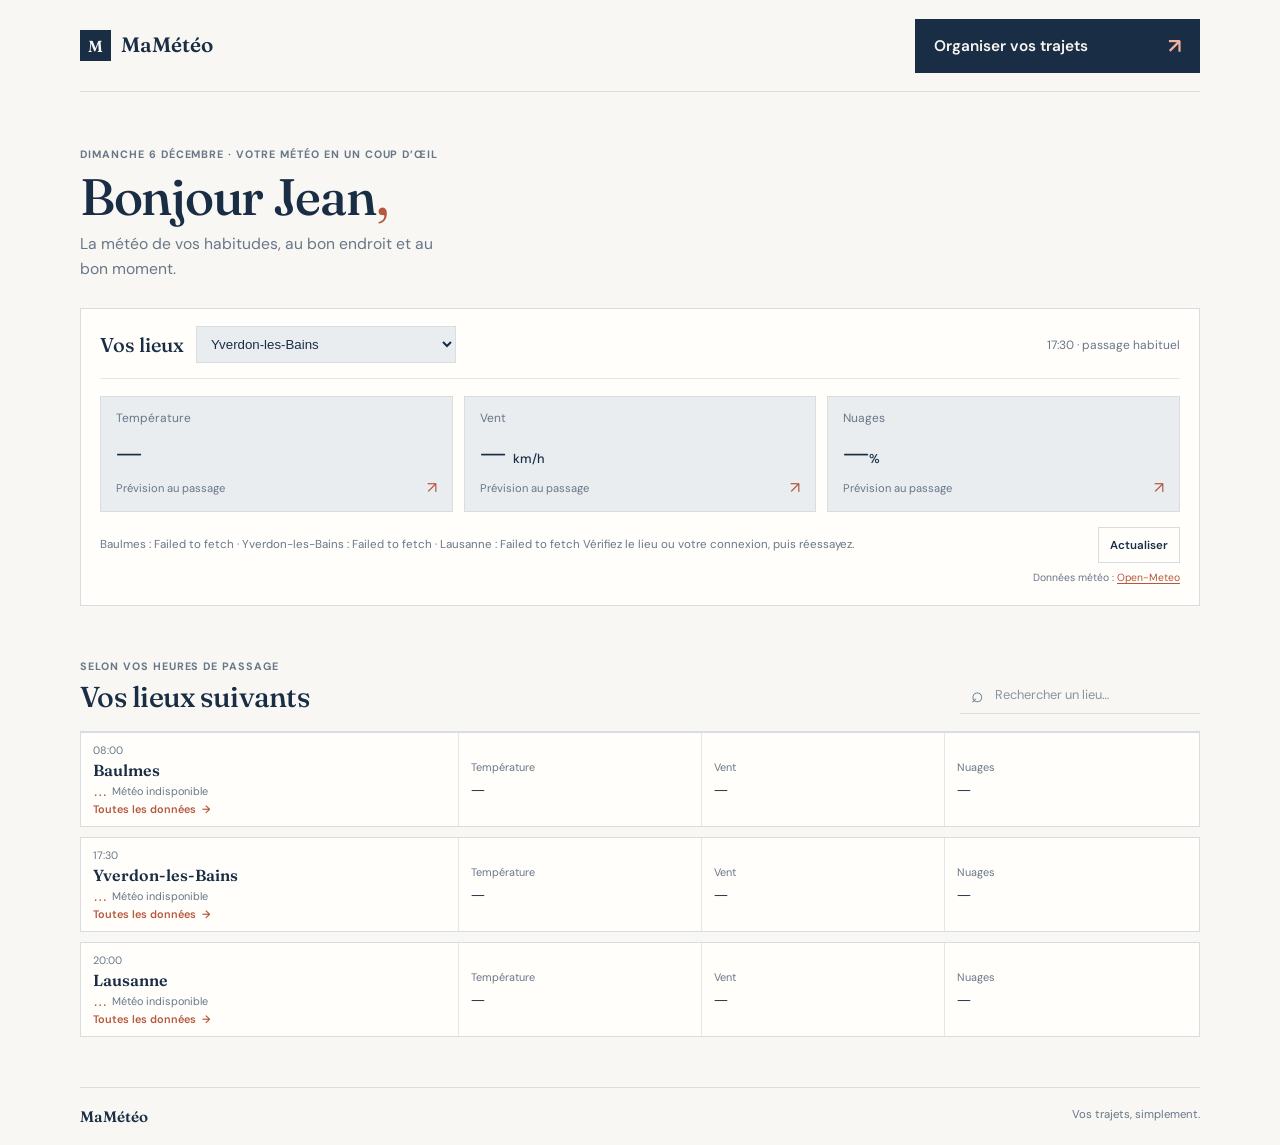
==== commit d46c4d78: "commit" ====
--- a/mameteo/index.html
+++ b/mameteo/index.html
@@ -31,11 +31,12 @@
 						<span class="location-time" id="featured-time"></span>
 					</div>
 					<div class="weather-summary" id="weather-summary">
-						<a class="summary-metric" href="#precision" data-summary-metric="temperature"><span class="metric-label">Température</span><strong id="summary-temperature">17°</strong><span class="metric-hint">Ressenti 16° <span aria-hidden="true">↗</span></span></a>
-						<a class="summary-metric" href="#precision" data-summary-metric="wind"><span class="metric-label">Vent</span><strong id="summary-wind">14 <small>km/h</small></strong><span class="metric-hint">Modéré <span aria-hidden="true">↗</span></span></a>
-						<a class="summary-metric" href="#precision" data-summary-metric="clouds"><span class="metric-label">Nuages</span><strong id="summary-clouds">70<small>%</small></strong><span class="metric-hint">Couverture <span aria-hidden="true">↗</span></span></a>
+						<a class="summary-metric" href="#precision" data-summary-metric="temperature"><span class="metric-label">Température</span><strong id="summary-temperature">—</strong><span class="metric-hint"><span id="summary-temperature-hint">Prévision au passage</span><span aria-hidden="true">↗</span></span></a>
+						<a class="summary-metric" href="#precision" data-summary-metric="wind"><span class="metric-label">Vent</span><strong id="summary-wind">— <small>km/h</small></strong><span class="metric-hint"><span id="summary-wind-hint">Prévision au passage</span><span aria-hidden="true">↗</span></span></a>
+						<a class="summary-metric" href="#precision" data-summary-metric="clouds"><span class="metric-label">Nuages</span><strong id="summary-clouds">—<small>%</small></strong><span class="metric-hint"><span id="summary-clouds-hint">Prévision au passage</span><span aria-hidden="true">↗</span></span></a>
 					</div>
-					<p class="demo-note overview-note">Météo de démonstration</p>
+					<div class="weather-status-row"><p class="weather-status" id="weather-status" role="status">Chargement des prévisions météo…</p><button class="refresh-weather" id="refresh-weather" type="button" disabled>Actualiser</button></div>
+					<p class="weather-attribution">Données météo : <a href="https://open-meteo.com/" target="_blank" rel="noreferrer">Open-Meteo</a></p>
 				</section>
 
 				<div class="section-heading" id="lieux">
@@ -61,16 +62,21 @@
 						<form class="add-form" id="add-place-form">
 							<p class="eyebrow">UN NOUVEAU REPÈRE</p>
 							<h2>Ajouter un lieu</h2>
-							<label for="new-place-name">Nom du lieu</label>
-							<input id="new-place-name" name="name" type="text" placeholder="Ex. Neuchâtel" maxlength="48" required>
+							<label for="new-place-name">Rechercher une ville ou un lieu</label>
+							<div class="place-search-field">
+								<input id="new-place-name" name="name" type="search" placeholder="Ex. Neuchâtel" maxlength="80" autocomplete="off" role="combobox" aria-autocomplete="list" aria-controls="place-suggestions" aria-expanded="false" aria-describedby="place-search-status" required>
+								<ul class="place-suggestions" id="place-suggestions" role="listbox" aria-label="Suggestions de lieux" hidden></ul>
+							</div>
+							<p class="place-search-status" id="place-search-status" role="status" aria-live="polite">Saisissez au moins deux caractères pour rechercher un lieu.</p>
 							<label for="new-place-time">Heure de passage habituelle</label>
 							<input id="new-place-time" name="time" type="time" value="18:00" required>
 							<button class="primary-button" type="submit">Ajouter le lieu <span aria-hidden="true">+</span></button>
 						</form>
 						<div class="notification-setting">
-							<div><strong>Rappel météo</strong><p>Recevoir un rappel une heure avant le trajet.</p></div>
+							<div><strong>Rappels de trajet</strong><p>Les lieux sont réglés sur un rappel une heure avant. Activez les notifications pour recevoir les alertes.</p></div>
 							<label class="switch"><input id="notification-setting" type="checkbox" aria-label="Activer les rappels météo"><span aria-hidden="true"></span></label>
 						</div>
+						<p class="notification-status" id="notification-status" role="status"></p>
 					</aside>
 				</div>
 			</section>
@@ -78,40 +84,40 @@
 			<section class="screen detail-screen" id="precision" data-screen="precision" aria-labelledby="detail-title" hidden>
 				<a class="back-link" href="#accueil">← <span>Retour à mes lieux</span></a>
 				<div class="detail-heading">
-					<div><p class="eyebrow" id="detail-kicker">VOTRE TRAJET · 17:30</p><h1 id="detail-title">Yverdon-les-Bains</h1><p class="lede" id="detail-description">Un ciel nuageux vous attend après le travail.</p></div>
-					<div class="detail-temperature"><span class="weather-symbol" id="detail-symbol" aria-hidden="true">☁</span><strong id="detail-temperature-value">17°</strong><span id="detail-condition">Nuageux</span></div>
+					<div><p class="eyebrow" id="detail-kicker">VOTRE TRAJET · 17:30</p><h1 id="detail-title">Yverdon-les-Bains</h1><p class="lede" id="detail-description">Chargement des prévisions météo…</p></div>
+					<div class="detail-temperature"><span class="weather-symbol" id="detail-symbol" aria-hidden="true">…</span><strong id="detail-temperature-value">—</strong><span id="detail-condition">—</span></div>
 				</div>
 				<div class="weather-measures" aria-label="Toutes les données météo">
 					<section class="weather-measure" aria-labelledby="temperature-heading">
 						<h2 class="measure-title" id="temperature-heading">Température</h2>
 						<div class="measure-panel">
-							<div class="measure-primary"><span class="measure-symbol" id="temperature-symbol" aria-hidden="true">☁</span><strong id="measure-temperature-value">17°</strong><span id="measure-condition">Nuageux</span></div>
-							<div class="measure-secondary"><div class="measure-stat"><span>Température ressentie</span><strong id="fact-feels-like">16°</strong></div><p id="temperature-advice">Une veste légère suffira.</p></div>
+							<div class="measure-primary"><span class="measure-symbol" id="temperature-symbol" aria-hidden="true">…</span><strong id="measure-temperature-value">—</strong><span id="measure-condition">—</span></div>
+							<div class="measure-secondary"><div class="measure-stat"><span>Température ressentie</span><strong id="fact-feels-like">—</strong></div><p id="temperature-advice">Chargement des prévisions météo…</p></div>
 						</div>
 					</section>
 					<section class="weather-measure" aria-labelledby="wind-heading">
 						<h2 class="measure-title" id="wind-heading">Vent</h2>
 						<div class="measure-panel">
-							<div class="measure-primary"><span class="measure-symbol wind-symbol" aria-hidden="true">↗</span><strong id="fact-wind">14 <small>km/h</small></strong><span>Vitesse moyenne</span></div>
-							<div class="measure-secondary measure-stats"><div class="measure-stat"><span>Direction</span><strong id="wind-direction">Ouest</strong></div><div class="measure-stat"><span>Rafales</span><strong id="wind-gusts">21 km/h</strong></div><p id="wind-advice">Le vent restera modéré.</p></div>
+							<div class="measure-primary"><span class="measure-symbol wind-symbol" aria-hidden="true">↗</span><strong id="fact-wind">— <small>km/h</small></strong><span>Vitesse moyenne</span></div>
+							<div class="measure-secondary measure-stats"><div class="measure-stat"><span>Direction</span><strong id="wind-direction">—</strong></div><div class="measure-stat"><span>Rafales</span><strong id="wind-gusts">—</strong></div><p id="wind-advice">Chargement des prévisions météo…</p></div>
 						</div>
 					</section>
 					<section class="weather-measure" aria-labelledby="clouds-heading">
 						<h2 class="measure-title" id="clouds-heading">Nuages</h2>
 						<div class="measure-panel">
-							<div class="measure-primary"><span class="measure-symbol" aria-hidden="true">☁</span><strong id="fact-clouds">70 %</strong><span>Couverture nuageuse</span></div>
-							<div class="measure-secondary measure-stats"><div class="cloud-cover-track" aria-label="Couverture nuageuse"><span id="cloud-cover-fill"></span></div><div class="measure-stat"><span>Humidité</span><strong id="fact-humidity">68 %</strong></div><div class="measure-stat"><span>Risque de pluie</span><strong id="fact-precipitation">20 %</strong></div></div>
+							<div class="measure-primary"><span class="measure-symbol" aria-hidden="true">☁</span><strong id="fact-clouds">—</strong><span>Couverture nuageuse</span></div>
+							<div class="measure-secondary measure-stats"><div class="cloud-cover-track" aria-label="Couverture nuageuse"><span id="cloud-cover-fill"></span></div><div class="measure-stat"><span>Humidité</span><strong id="fact-humidity">—</strong></div><div class="measure-stat"><span>Risque de pluie</span><strong id="fact-precipitation">—</strong></div></div>
 						</div>
 					</section>
 				</div>
 				<a class="forecast-link" href="#precision-plus">Voir les prévisions heure par heure <span aria-hidden="true">→</span></a>
-				<p class="demo-note detail-demo-note">Prévisions de démonstration</p>
+				<p class="weather-attribution">Prévisions fournies par <a href="https://open-meteo.com/" target="_blank" rel="noreferrer">Open-Meteo</a>.</p>
 			</section>
 
 			<section class="screen forecast-screen" id="precision-plus" data-screen="precision-plus" aria-labelledby="forecast-title" hidden>
 				<a class="back-link" href="#precision">← <span>Retour aux précisions</span></a>
 				<div class="page-heading forecast-heading"><p class="eyebrow">ÉVOLUTION DU CIEL</p><h1 id="forecast-title">Les prochaines heures</h1><p class="lede" id="forecast-location">Yverdon-les-Bains · aujourd’hui</p></div>
-				<div class="forecast-strip" id="forecast-strip" aria-label="Prévisions heure par heure"></div>
+				<div class="forecast-strip" id="forecast-strip" aria-label="Prévisions autour de l’heure de passage"></div>
 				<a class="primary-button forecast-back" href="#precision">J’ai ma réponse <span aria-hidden="true">→</span></a>
 			</section>
 		</main>
--- a/mameteo/app.css
+++ b/mameteo/app.css
@@ -21,7 +21,7 @@
 button, input { font: inherit; }
 a { color: inherit; text-decoration: none; }
 button, a, input { -webkit-tap-highlight-color: transparent; }
-button:focus-visible, a:focus-visible, input:focus-visible { outline: 2px solid var(--accent); outline-offset: 3px; }
+button:focus-visible, a:focus-visible, input:focus-visible, select:focus-visible { outline: 2px solid var(--accent); outline-offset: 3px; }
 [hidden] { display: none !important; }
 
 .app-shell { width: min(1120px, calc(100% - 64px)); min-height: 100vh; margin: 0 auto; display: flex; flex-direction: column; }
@@ -58,7 +58,6 @@
 .weather-symbol { font-family: "Segoe UI Symbol", sans-serif; font-size: 2rem; }
 .trip-weather strong { font: 500 4.1rem/1 "Fraunces", Georgia, serif; letter-spacing: -.04em; }
 .trip-weather > span:last-child { grid-column: 1 / -1; justify-self: center; color: #c3ccd4; font-size: .77rem; }
-.demo-note { position: absolute; right: 14px; bottom: 10px; margin: 0; color: #b5c1cb; font-size: .61rem; }
 .section-heading { display: flex; align-items: end; justify-content: space-between; gap: 20px; margin: 53px 0 17px; }
 .section-heading .eyebrow { margin-bottom: 6px; }
 .section-heading h2 { margin: 0; font-size: 1.8rem; }
@@ -87,10 +86,11 @@
 .compact-heading { margin: 0 0 12px; }
 .compact-heading h2, .add-form h2 { font-size: 1.5rem; }
 .route-list { margin: 0; padding: 0; list-style: none; border-top: 1px solid var(--line); }
-.route-row { min-height: 67px; display: grid; grid-template-columns: 32px minmax(0, 1fr) auto auto; align-items: center; gap: 13px; border-bottom: 1px solid var(--line); }
+.route-row { min-height: 67px; display: grid; grid-template-columns: 32px minmax(0, 1fr) auto auto auto; align-items: center; gap: 10px; border-bottom: 1px solid var(--line); }
 .route-index { color: #8a96a2; font-size: .7rem; }
 .route-name { font-weight: 600; font-size: .88rem; }
 .route-time { color: var(--muted); font-size: .78rem; }
+.route-reminder select { max-width: 118px; height: 34px; padding: 0 6px; border: 1px solid #c4cdd4; border-radius: 0; background: var(--white); color: var(--ink); font-size: .7rem; }
 .route-actions { display: flex; gap: 3px; }
 .icon-button { width: 30px; height: 30px; display: grid; place-items: center; border: 0; background: transparent; color: var(--muted); cursor: pointer; }
 .icon-button:hover { background: var(--panel); color: var(--ink); }
@@ -101,11 +101,27 @@
 .add-form h2 { margin: 0 0 4px; }
 .add-form label { margin-top: 4px; font-size: .74rem; font-weight: 600; }
 .add-form input { width: 100%; height: 39px; padding: 0 10px; border: 1px solid #c4cdd4; border-radius: 0; background: var(--white); color: var(--ink); font-size: .82rem; }
+.place-search-field { position: relative; }
+.place-search-status { margin: -4px 0 2px; color: var(--muted); font-size: .68rem; line-height: 1.45; }
+.place-suggestions { position: absolute; z-index: 2; top: calc(100% + 2px); right: 0; left: 0; max-height: 240px; margin: 0; padding: 4px 0; overflow-y: auto; border: 1px solid #c4cdd4; background: var(--white); box-shadow: 0 8px 18px #192d4520; list-style: none; }
+.place-suggestions li + li { border-top: 1px solid #e4e7e9; }
+.place-suggestion { min-height: 44px; display: flex; flex-direction: column; justify-content: center; gap: 2px; padding: 7px 10px; color: var(--ink); cursor: pointer; }
+.place-suggestion:hover, .place-suggestion:focus-visible { background: var(--panel); }
+.place-suggestion:focus-visible { outline: 2px solid var(--accent); outline-offset: -2px; }
+.place-suggestion strong { font-size: .78rem; font-weight: 600; }
+.place-suggestion span { color: var(--muted); font-size: .67rem; }
 .primary-button { min-height: 43px; display: flex; justify-content: space-between; align-items: center; gap: 16px; margin-top: 7px; padding: 0 13px; border: 0; background: var(--ink); color: var(--white); font-size: .82rem; font-weight: 600; cursor: pointer; }
 .primary-button span { color: #f0b29e; font-size: 1.2rem; }
 .notification-setting { display: flex; align-items: center; justify-content: space-between; gap: 12px; padding: 17px 22px; border-top: 1px solid #cbd2d6; }
 .notification-setting strong { font-size: .8rem; }
 .notification-setting p { max-width: 220px; margin: 4px 0 0; color: var(--muted); font-size: .7rem; line-height: 1.45; }
+.notification-status { margin: 0; padding: 0 22px 17px; color: var(--muted); font-size: .68rem; line-height: 1.45; }
+.weather-status-row { display: flex; align-items: center; justify-content: space-between; gap: 10px; margin-top: 12px; }
+.weather-status { min-width: 0; margin: 0; color: var(--muted); font-size: .72rem; line-height: 1.45; }
+.refresh-weather { flex: 0 0 auto; min-height: 36px; padding: 0 11px; border: 1px solid var(--line); background: var(--white); color: var(--ink); font-size: .72rem; font-weight: 600; cursor: pointer; }
+.refresh-weather:disabled { color: var(--muted); cursor: wait; }
+.weather-attribution { margin: 8px 0 0; color: var(--muted); font-size: .65rem; text-align: right; }
+.weather-attribution a { color: var(--accent); text-decoration: underline; text-underline-offset: 2px; }
 .switch { position: relative; flex: 0 0 38px; height: 22px; }
 .switch input { position: absolute; width: 1px; height: 1px; opacity: 0; }
 .switch span { position: absolute; inset: 0; border: 1px solid #9ca9b1; background: #fff; cursor: pointer; }
@@ -140,16 +156,17 @@
 .cloud-icon { font-size: 1.15rem; }
 .fact-label { color: var(--muted); font-size: .7rem; }
 .detail-facts strong { font-size: .85rem; }
-.detail-demo-note { position: static; margin-top: 11px; color: var(--muted); text-align: right; }
 .forecast-heading { padding-top: 35px; }
 .forecast-strip { display: grid; grid-template-columns: repeat(6, 1fr); margin: 8px 0 25px; border-top: 1px solid var(--line); border-bottom: 1px solid var(--line); }
 .forecast-hour { min-height: 155px; display: flex; flex-direction: column; align-items: center; justify-content: center; gap: 12px; border-right: 1px solid var(--line); background: var(--white); }
 .forecast-hour:last-child { border-right: 0; }
+.forecast-hour.is-arrival { background: var(--accent-soft); }
 .forecast-hour time { color: var(--muted); font-size: .75rem; }
 .forecast-hour .weather-symbol { color: var(--accent); font-size: 1.35rem; }
 .forecast-hour strong { font: 500 1.5rem "Fraunces", Georgia, serif; }
 .forecast-hour small { color: var(--muted); font-size: .65rem; }
 .forecast-back { width: min(280px, 100%); margin-left: auto; }
+.forecast-message { grid-column: 1 / -1; margin: 0; padding: 22px; color: var(--muted); }
 footer { display: flex; justify-content: space-between; padding: 19px 0; border-top: 1px solid var(--line); color: var(--muted); font-size: .71rem; }
 footer span:first-child { color: var(--ink); font: 600 .95rem "Fraunces", Georgia, serif; }
 .visually-hidden { position: absolute; width: 1px; height: 1px; padding: 0; margin: -1px; overflow: hidden; clip: rect(0, 0, 0, 0); white-space: nowrap; border: 0; }
@@ -175,8 +192,7 @@
 .summary-metric > strong { font: 500 2rem/1 "Fraunces", Georgia, serif; }
 .summary-metric > strong small { font: 500 .8rem "DM Sans", sans-serif; }
 .metric-hint { display: flex; justify-content: space-between; align-items: center; color: var(--muted); font-size: .7rem; }
-.metric-hint span { color: var(--accent); font-size: 1rem; }
-.overview-note { position: static; margin: 10px 0 0; color: var(--muted); text-align: right; }
+.metric-hint > span:last-child { color: var(--accent); font-size: 1rem; }
 .section-heading { scroll-margin-top: 22px; }
 .place-list { border-top: 1px solid var(--line); }
 .place-list .place-row { min-height: 83px; display: grid; grid-template-columns: minmax(180px, 1.5fr) repeat(3, minmax(105px, 1fr)); align-items: stretch; gap: 0; margin: 0 0 10px; padding: 0 12px; border: 1px solid var(--line); border-radius: 0; background: var(--white); }
@@ -195,76 +211,6 @@
 .place-list .empty-state { margin: 0; }
 .route-row .route-name { font-size: .9rem; }
 .forecast-hour .weather-symbol { position: static; width: auto; height: auto; background: transparent; }
-
-@media (max-width: 760px) {
-  .app-shell { width: min(100% - 36px, 600px); }
-  .topbar { height: 65px; }
-  .topbar { height: 75px; }
-  .organize-button { min-width: 240px; min-height: 48px; font-size: .85rem; }
-  .screen { padding-top: 28px; }
-  .home-intro { padding-top: 10px; }
-  .place-list .place-row { grid-template-columns: minmax(140px, 1.2fr) repeat(3, minmax(85px, 1fr)); }
-  .organize-layout { grid-template-columns: 1fr; gap: 28px; }
-  .settings-panel { display: grid; grid-template-columns: 1fr; }
-  .detail-content { grid-template-columns: 1fr; gap: 10px; }
-}
-
-@media (max-width: 520px) {
-  .app-shell { width: calc(100% - 32px); }
-  .brand { gap: 7px; font-size: 1.08rem; }
-  .brand-mark { width: 27px; height: 27px; }
-  .main-nav { gap: 11px; }
-  .main-nav a { font-size: .67rem; }
-  .topbar { height: 69px; }
-  .organize-button { min-width: 0; min-height: 42px; gap: 12px; padding: 0 11px; font-size: .72rem; }
-  .home-intro { padding: 8px 0 20px; }
-  h1 { font-size: 2.85rem; }
-  .lede { max-width: 360px; font-size: .88rem; }
-  .location-heading { flex-wrap: wrap; gap: 8px; }
-  .location-select-label { font-size: 1.1rem; }
-  .location-select { flex: 1; max-width: none; }
-  .location-time { flex-basis: 100%; margin-left: 0; }
-  .weather-overview { padding: 13px; }
-  .weather-summary { gap: 6px; padding-top: 12px; }
-  .summary-metric { min-height: 100px; padding: 10px 8px; }
-  .summary-metric .metric-label { font-size: .65rem; }
-  .summary-metric > strong { font-size: 1.6rem; }
-  .summary-metric > strong small { font-size: .65rem; }
-  .metric-hint { font-size: .62rem; }
-  .overview-note { right: 14px; bottom: 14px; }
-  .section-heading { align-items: start; flex-direction: column; gap: 9px; margin-top: 39px; }
-  .search-box { width: 100%; }
-  .place-list .place-row { grid-template-columns: repeat(3, minmax(0, 1fr)); margin-bottom: 9px; padding: 9px 10px; }
-  .place-list .place-name { grid-column: 1 / -1; padding: 4px 0 8px; }
-  .place-metric { min-height: 53px; padding: 7px; border-top: 1px solid #e4e7e9; }
-  .place-metric:first-of-type { border-left: 0; }
-  .place-metric > span { font-size: .62rem; }
-  .place-metric strong { font-size: .95rem; }
-  .place-card { min-height: 124px; }
-  .route-row { grid-template-columns: 22px minmax(0, 1fr) auto; gap: 8px; }
-  .route-actions { grid-column: 2 / -1; justify-content: end; margin: -8px 0 5px; }
-  .route-time { justify-self: end; }
-  .detail-heading { align-items: start; padding-top: 25px; }
-  .detail-heading h1 { font-size: 2.4rem; }
-  .detail-heading .lede { max-width: 220px; }
-  .detail-temperature { min-width: 92px; column-gap: 4px; }
-  .detail-temperature .weather-symbol { font-size: 1.2rem; }
-  .detail-temperature strong { font-size: 2.4rem; }
-  .metric-tabs { gap: 0; }
-  .metric-tab { flex: 1; min-width: 0; padding: 12px 4px; font-size: .72rem; }
-  .metric-feature { padding: 17px; }
-  .metric-value-row { display: block; }
-  .metric-value-row strong { display: block; margin-bottom: 9px; }
-  .detail-facts { grid-template-columns: 1fr; }
-  .detail-facts > div { min-height: 64px; grid-template-columns: 27px 1fr auto; grid-template-rows: 1fr; border-right: 0; border-bottom: 1px solid var(--line); }
-  .detail-facts > div:last-child { border-bottom: 0; }
-  .fact-icon { grid-row: 1; }
-  .forecast-strip { grid-template-columns: repeat(3, 1fr); }
-  .forecast-hour { min-height: 128px; border-bottom: 1px solid var(--line); }
-  .forecast-hour:nth-child(3) { border-right: 0; }
-  .forecast-hour:nth-child(n + 4) { border-bottom: 0; }
-  footer { font-size: .65rem; }
-}
 
 @media (prefers-reduced-motion: reduce) {
   *, *::before, *::after { scroll-behavior: auto !important; animation-duration: .01ms !important; transition-duration: .01ms !important; }
@@ -290,17 +236,149 @@
 .cloud-cover-track span { display: block; width: 0; height: 100%; background: var(--accent); transition: width .2s; }
 .forecast-link { margin-top: 14px; }
 
-@media (max-width: 520px) {
-  .weather-measures { gap: 12px; margin-top: 14px; }
-  .measure-title { min-width: 72px; margin-bottom: 6px; padding: 6px 13px; font-size: .72rem; }
-  .measure-panel { min-height: 0; grid-template-columns: minmax(0, 1fr); gap: 0; padding: 13px; }
-  .measure-primary { min-height: 65px; grid-template-columns: 30px minmax(0, 1fr); grid-template-rows: auto auto; gap: 0 9px; }
-  .measure-symbol { grid-row: 1 / 3; font-size: 1.45rem; }
-  .measure-primary > strong { font-size: 2rem; }
-  .measure-primary > span:last-child { grid-column: 2; font-size: .67rem; }
-  .measure-secondary { grid-template-columns: minmax(0, 1fr) minmax(0, 1.3fr); gap: 8px 12px; margin-top: 8px; padding: 11px 0 0; border-top: 1px solid #cbd3d9; border-left: 0; }
-  .measure-stat span { font-size: .64rem; }
-  .measure-stat strong { font-size: .81rem; }
-  .measure-secondary > p { font-size: .7rem; }
-  .forecast-link { margin-top: 10px; }
-}+/* Mobile-first layout */
+.app-shell { width: calc(100% - 32px); }
+.topbar { height: 69px; }
+.brand { gap: 7px; font-size: 1.08rem; }
+.brand-mark { width: 27px; height: 27px; }
+.organize-button { min-width: 0; min-height: 42px; gap: 12px; padding: 0 11px; font-size: .72rem; }
+.screen { padding: 28px 0 40px; }
+.home-intro { padding: 8px 0 20px; }
+.home-intro h1 { font-size: 2.85rem; }
+.lede { max-width: 360px; font-size: .88rem; }
+.location-heading { flex-wrap: wrap; gap: 8px; }
+.location-select-label { font-size: 1.1rem; }
+.location-select { flex: 1; max-width: none; }
+.location-time { flex-basis: 100%; margin-left: 0; }
+.weather-overview { padding: 13px; }
+.weather-summary { gap: 6px; padding-top: 12px; }
+.summary-metric { min-height: 100px; padding: 10px 8px; }
+.summary-metric .metric-label { font-size: .65rem; }
+.summary-metric > strong { font-size: 1.6rem; }
+.summary-metric > strong small { font-size: .65rem; }
+.metric-hint { font-size: .62rem; }
+.section-heading { align-items: start; flex-direction: column; gap: 9px; margin-top: 39px; }
+.search-box { width: 100%; }
+.place-list .place-row { grid-template-columns: repeat(3, minmax(0, 1fr)); margin-bottom: 9px; padding: 9px 10px; }
+.place-list .place-name { grid-column: 1 / -1; padding: 4px 0 8px; }
+.place-metric { min-height: 53px; padding: 7px; border-top: 1px solid #e4e7e9; }
+.place-metric:first-of-type { border-left: 0; }
+.place-metric > span { font-size: .62rem; }
+.place-metric strong { font-size: .95rem; }
+.route-row { grid-template-columns: 22px minmax(0, 1fr) auto; gap: 8px; padding: 8px 0; }
+.route-time { justify-self: end; }
+.route-reminder { grid-column: 2 / 3; }
+.route-reminder select { max-width: 100%; }
+.route-actions { grid-column: 3 / 4; justify-content: end; margin: 0; }
+.organize-layout { grid-template-columns: minmax(0, 1fr); gap: 28px; }
+.detail-heading { align-items: start; padding-top: 25px; }
+.detail-heading h1 { font-size: 2.4rem; }
+.detail-heading .lede { max-width: 220px; }
+.detail-temperature { min-width: 92px; column-gap: 4px; }
+.detail-temperature .weather-symbol { font-size: 1.2rem; }
+.detail-temperature strong { font-size: 2.4rem; }
+.detail-content { grid-template-columns: minmax(0, 1fr); gap: 10px; }
+.metric-tabs { gap: 0; }
+.metric-tab { flex: 1; min-width: 0; padding: 12px 4px; font-size: .72rem; }
+.metric-feature { padding: 17px; }
+.metric-value-row { display: block; }
+.metric-value-row strong { display: block; margin-bottom: 9px; }
+.detail-facts { grid-template-columns: minmax(0, 1fr); }
+.detail-facts > div { min-height: 64px; grid-template-columns: 27px 1fr auto; grid-template-rows: 1fr; border-right: 0; border-bottom: 1px solid var(--line); }
+.detail-facts > div:last-child { border-bottom: 0; }
+.fact-icon { grid-row: 1; }
+.weather-measures { gap: 12px; margin-top: 14px; }
+.measure-title { min-width: 72px; margin-bottom: 6px; padding: 6px 13px; font-size: .72rem; }
+.measure-panel { min-height: 0; grid-template-columns: minmax(0, 1fr); gap: 0; padding: 13px; }
+.measure-primary { min-height: 65px; grid-template-columns: 30px minmax(0, 1fr); grid-template-rows: auto auto; gap: 0 9px; }
+.measure-symbol { grid-row: 1 / 3; font-size: 1.45rem; }
+.measure-primary > strong { font-size: 2rem; }
+.measure-primary > span:last-child { grid-column: 2; font-size: .67rem; }
+.measure-secondary { grid-template-columns: minmax(0, 1fr) minmax(0, 1.3fr); gap: 8px 12px; margin-top: 8px; padding: 11px 0 0; border-top: 1px solid #cbd3d9; border-left: 0; }
+.measure-stat span { font-size: .64rem; }
+.measure-stat strong { font-size: .81rem; }
+.measure-secondary > p { font-size: .7rem; }
+.forecast-strip { grid-template-columns: repeat(3, minmax(0, 1fr)); }
+.forecast-hour { min-height: 128px; border-bottom: 1px solid var(--line); }
+.forecast-hour:nth-child(3) { border-right: 0; }
+.forecast-hour:nth-child(n + 4) { border-bottom: 0; }
+.forecast-link { margin-top: 10px; }
+footer { font-size: .65rem; }
+
+@media (min-width: 521px) {
+  .app-shell { width: min(100% - 36px, 600px); }
+  .topbar { height: 75px; }
+  .brand { gap: 10px; font-size: 1.3rem; }
+  .brand-mark { width: 31px; height: 31px; }
+  .organize-button { min-width: 240px; min-height: 48px; gap: 25px; padding: 0 19px; font-size: .85rem; }
+  .screen { padding-top: 35px; }
+  .home-intro { padding: 10px 0 27px; }
+  .home-intro h1 { font-size: clamp(2.4rem, 4vw, 3.3rem); }
+  .lede { font-size: .98rem; }
+  .location-heading { flex-wrap: nowrap; gap: 12px; }
+  .location-select-label { font-size: 1.25rem; }
+  .location-select { flex: 0 1 260px; max-width: 260px; }
+  .location-time { flex-basis: auto; margin-left: auto; }
+  .weather-overview { padding: 17px 19px 21px; }
+  .weather-summary { gap: 11px; padding-top: 17px; }
+  .summary-metric { min-height: 116px; padding: 13px 15px; }
+  .summary-metric .metric-label { font-size: .75rem; }
+  .summary-metric > strong { font-size: 2rem; }
+  .summary-metric > strong small { font-size: .8rem; }
+  .metric-hint { font-size: .7rem; }
+  .section-heading { align-items: end; flex-direction: row; gap: 20px; margin-top: 53px; }
+  .search-box { width: 240px; }
+  .place-list .place-row { grid-template-columns: minmax(140px, 1.2fr) repeat(3, minmax(85px, 1fr)); margin-bottom: 10px; padding: 0 12px; }
+  .place-list .place-name { grid-column: auto; padding: 10px 13px 10px 0; }
+  .place-metric { min-height: 0; padding: 8px 12px; border-top: 0; }
+  .place-metric:first-of-type { border-left: 1px solid #e4e7e9; }
+  .place-metric > span { font-size: .68rem; }
+  .place-metric strong { font-size: 1.05rem; }
+  .route-row { grid-template-columns: 32px minmax(0, 1fr) auto auto auto; gap: 10px; padding: 0; }
+  .route-reminder { grid-column: auto; }
+  .route-reminder select { max-width: 118px; }
+  .route-actions { grid-column: auto; }
+  .organize-layout { gap: 28px; }
+  .detail-heading h1 { font-size: clamp(2.3rem, 4vw, 3.7rem); }
+  .detail-temperature { min-width: 150px; column-gap: 9px; }
+  .detail-temperature .weather-symbol { font-size: 2rem; }
+  .detail-temperature strong { font-size: 3.6rem; }
+  .detail-content { gap: 10px; }
+  .metric-tab { min-width: 105px; padding: 12px 14px; font-size: .8rem; }
+  .metric-feature { padding: 18px 22px; }
+  .metric-value-row { display: flex; }
+  .metric-value-row strong { display: inline; margin-bottom: 0; }
+  .detail-facts { grid-template-columns: repeat(3, minmax(0, 1fr)); }
+  .detail-facts > div { min-height: 83px; grid-template-columns: 27px 1fr; grid-template-rows: 1fr 1fr; border-right: 1px solid var(--line); border-bottom: 0; }
+  .detail-facts > div:last-child { border-right: 0; }
+  .fact-icon { grid-row: 1 / 3; }
+  .weather-measures { gap: 14px; margin-top: 18px; }
+  .measure-title { min-width: 82px; margin-bottom: 8px; padding: 7px 16px; font-size: .76rem; }
+  .measure-panel { min-height: 140px; grid-template-columns: minmax(180px, .8fr) minmax(0, 1.2fr); gap: 22px; padding: 20px 24px; }
+  .measure-primary { min-height: 0; grid-template-columns: auto auto; grid-template-rows: auto auto; gap: 2px 12px; }
+  .measure-symbol { font-size: 1.8rem; }
+  .measure-primary > strong { font-size: 2.7rem; }
+  .measure-primary > span:last-child { grid-column: 2; font-size: .72rem; }
+  .measure-secondary { grid-template-columns: minmax(0, 1fr) minmax(0, 1.5fr); gap: 10px 20px; margin-top: 0; padding: 0 0 0 22px; border-top: 0; border-left: 1px solid #cbd3d9; }
+  .measure-stat span { font-size: .69rem; }
+  .measure-stat strong { font-size: .9rem; }
+  .measure-secondary > p { font-size: .78rem; }
+  .forecast-strip { grid-template-columns: repeat(6, minmax(0, 1fr)); }
+  .forecast-hour { min-height: 155px; border-bottom: 0; }
+  .forecast-hour:nth-child(3) { border-right: 1px solid var(--line); }
+  .forecast-link { margin-top: 14px; }
+  footer { font-size: .71rem; }
+}
+
+@media (min-width: 761px) {
+  .app-shell { width: min(1120px, calc(100% - 64px)); }
+  .topbar { height: 92px; }
+  .organize-button { min-width: 285px; min-height: 54px; font-size: .96rem; }
+  .screen { padding-top: 45px; }
+  .place-list .place-row { grid-template-columns: minmax(180px, 1.5fr) repeat(3, minmax(105px, 1fr)); }
+  .detail-content { grid-template-columns: minmax(0, 1fr) minmax(215px, .45fr); gap: 36px; }
+}
+
+@media (min-width: 900px) {
+  .organize-layout { grid-template-columns: minmax(0, 1.5fr) minmax(260px, .8fr); gap: 42px; }
+}
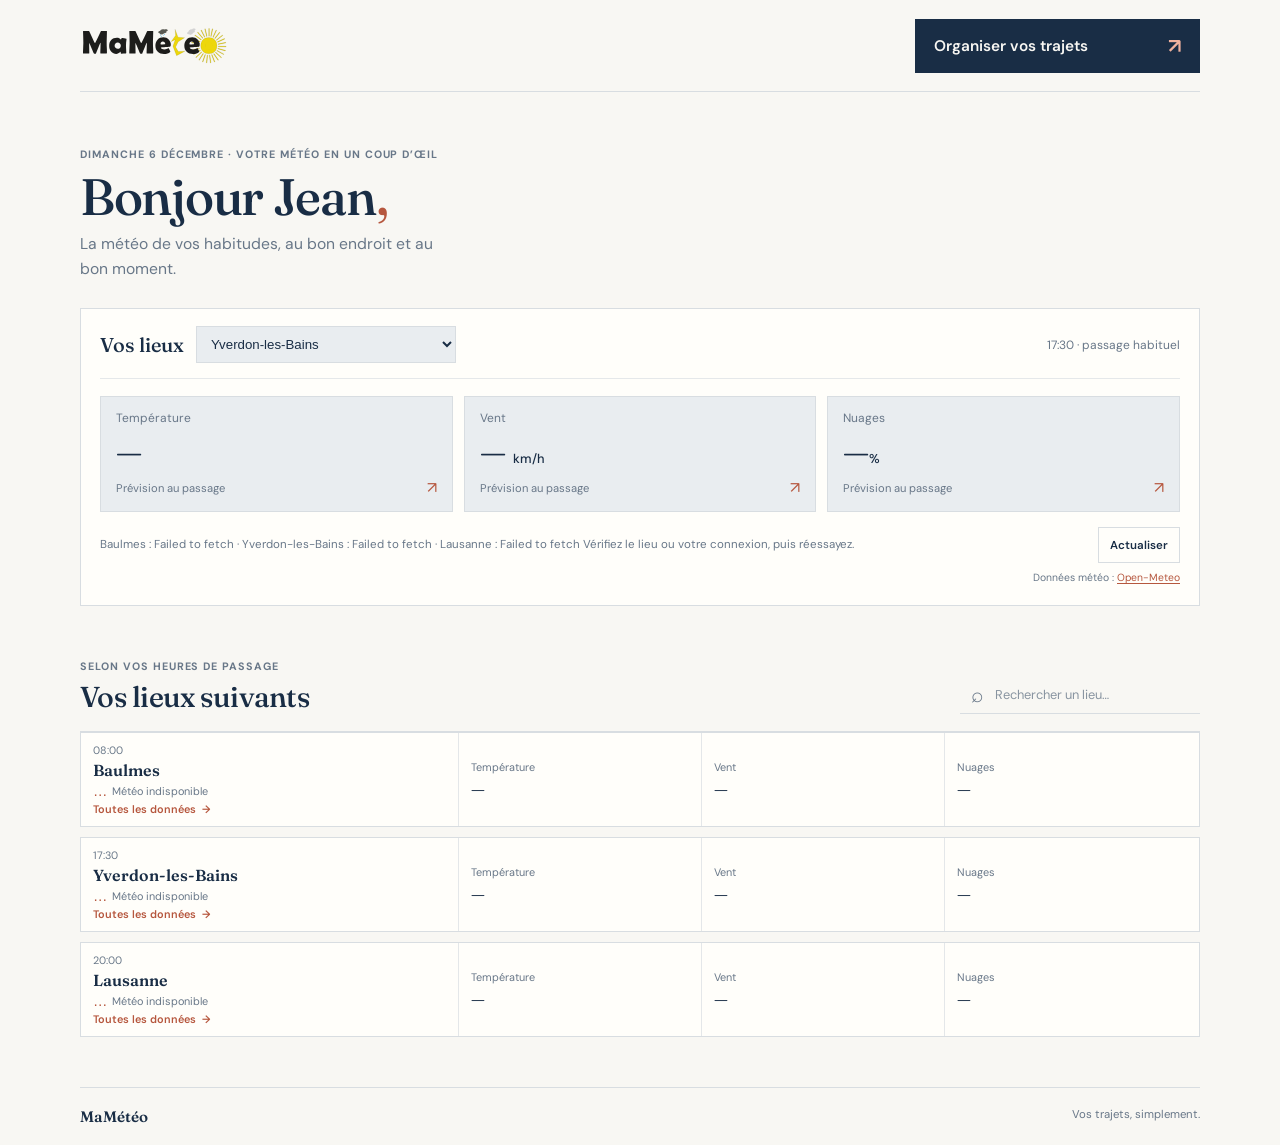
==== commit 64b45996: "commit" ====
--- a/mameteo/index.html
+++ b/mameteo/index.html
@@ -11,9 +11,11 @@
 <body>
 	<div class="app-shell">
 		<header class="topbar">
-			<a class="header-back" href="#accueil" aria-label="Retour à l’accueil" hidden><span aria-hidden="true">←</span></a>
-			<a class="brand" href="#accueil" aria-label="MaMétéo, accueil"><span class="brand-mark">M</span>MaMétéo</a>
-			<a class="organize-button" id="organize-cta" href="#organisation">Organiser vos trajets <span aria-hidden="true">↗</span></a>
+			<nav class="header-nav" aria-label="Navigation principale">
+				<a class="header-back" href="#accueil" aria-label="Retour à l’accueil" hidden><span aria-hidden="true">←</span></a>
+				<a class="brand" href="#accueil" aria-label="MaMétéo, accueil"><img class="brand-logo" src="assets/logo-mameteo.svg" width="400" height="110" alt="MaMétéo"></a>
+				<a class="organize-button" id="organize-cta" href="#organisation">Organiser vos trajets <span aria-hidden="true">↗</span></a>
+			</nav>
 		</header>
 
 		<main>
@@ -39,12 +41,14 @@
 					<p class="weather-attribution">Données météo : <a href="https://open-meteo.com/" target="_blank" rel="noreferrer">Open-Meteo</a></p>
 				</section>
 
-				<div class="section-heading" id="lieux">
-					<div><p class="eyebrow">SELON VOS HEURES DE PASSAGE</p><h2>Vos lieux suivants</h2></div>
-					<label class="search-box"><span class="visually-hidden">Rechercher un lieu</span><span aria-hidden="true">⌕</span><input id="place-search" type="search" placeholder="Rechercher un lieu…"></label>
-				</div>
-				<div class="place-list" id="place-grid" aria-live="polite"></div>
-				<p class="empty-state" id="empty-state" hidden>Aucun lieu ne correspond à votre recherche.</p>
+				<section class="places-section" aria-labelledby="places-title">
+					<div class="section-heading" id="lieux">
+						<div><p class="eyebrow">SELON VOS HEURES DE PASSAGE</p><h2 id="places-title">Vos lieux suivants</h2></div>
+						<label class="search-box"><span class="visually-hidden">Rechercher un lieu</span><span aria-hidden="true">⌕</span><input id="place-search" type="search" placeholder="Rechercher un lieu…"></label>
+					</div>
+					<div class="place-list" id="place-grid" aria-live="polite"></div>
+					<p class="empty-state" id="empty-state" hidden>Aucun lieu ne correspond à votre recherche.</p>
+				</section>
 			</section>
 
 			<section class="screen organize-screen" id="organisation" data-screen="organisation" aria-labelledby="organize-title" hidden>
@@ -69,7 +73,8 @@
 							</div>
 							<p class="place-search-status" id="place-search-status" role="status" aria-live="polite">Saisissez au moins deux caractères pour rechercher un lieu.</p>
 							<label for="new-place-time">Heure de passage habituelle</label>
-							<input id="new-place-time" name="time" type="time" value="18:00" required>
+							<input id="new-place-time" name="time" type="text" value="18:00" placeholder="18:00" inputmode="text" pattern="([01][0-9]|2[0-3]):[0-5][0-9]" maxlength="5" aria-describedby="time-format-description" title="Saisissez une heure au format 24 h, de 00:00 à 23:59" required>
+							<p class="place-search-status" id="time-format-description">Format 24 h : de 00:00 à 23:59.</p>
 							<button class="primary-button" type="submit">Ajouter le lieu <span aria-hidden="true">+</span></button>
 						</form>
 						<div class="notification-setting">
@@ -89,23 +94,20 @@
 				</div>
 				<div class="weather-measures" aria-label="Toutes les données météo">
 					<section class="weather-measure" aria-labelledby="temperature-heading">
-						<h2 class="measure-title" id="temperature-heading">Température</h2>
 						<div class="measure-panel">
-							<div class="measure-primary"><span class="measure-symbol" id="temperature-symbol" aria-hidden="true">…</span><strong id="measure-temperature-value">—</strong><span id="measure-condition">—</span></div>
+							<div class="measure-primary"><span class="measure-symbol" id="temperature-symbol" aria-hidden="true">…</span><div class="measure-reading"><strong id="measure-temperature-value">—</strong><h2 class="measure-title" id="temperature-heading">Température</h2></div><span id="measure-condition">—</span></div>
 							<div class="measure-secondary"><div class="measure-stat"><span>Température ressentie</span><strong id="fact-feels-like">—</strong></div><p id="temperature-advice">Chargement des prévisions météo…</p></div>
 						</div>
 					</section>
 					<section class="weather-measure" aria-labelledby="wind-heading">
-						<h2 class="measure-title" id="wind-heading">Vent</h2>
 						<div class="measure-panel">
-							<div class="measure-primary"><span class="measure-symbol wind-symbol" aria-hidden="true">↗</span><strong id="fact-wind">— <small>km/h</small></strong><span>Vitesse moyenne</span></div>
+							<div class="measure-primary"><span class="measure-symbol wind-symbol" aria-hidden="true">↗</span><div class="measure-reading"><strong id="fact-wind">— <small>km/h</small></strong><h2 class="measure-title" id="wind-heading">Vent</h2></div><span>Vitesse moyenne</span></div>
 							<div class="measure-secondary measure-stats"><div class="measure-stat"><span>Direction</span><strong id="wind-direction">—</strong></div><div class="measure-stat"><span>Rafales</span><strong id="wind-gusts">—</strong></div><p id="wind-advice">Chargement des prévisions météo…</p></div>
 						</div>
 					</section>
 					<section class="weather-measure" aria-labelledby="clouds-heading">
-						<h2 class="measure-title" id="clouds-heading">Nuages</h2>
 						<div class="measure-panel">
-							<div class="measure-primary"><span class="measure-symbol" aria-hidden="true">☁</span><strong id="fact-clouds">—</strong><span>Couverture nuageuse</span></div>
+							<div class="measure-primary"><span class="measure-symbol" aria-hidden="true">☁</span><div class="measure-reading"><strong id="fact-clouds">—</strong><h2 class="measure-title" id="clouds-heading">Nuages</h2></div><span>Couverture nuageuse</span></div>
 							<div class="measure-secondary measure-stats"><div class="cloud-cover-track" aria-label="Couverture nuageuse"><span id="cloud-cover-fill"></span></div><div class="measure-stat"><span>Humidité</span><strong id="fact-humidity">—</strong></div><div class="measure-stat"><span>Risque de pluie</span><strong id="fact-precipitation">—</strong></div></div>
 						</div>
 					</section>
--- a/mameteo/app.css
+++ b/mameteo/app.css
@@ -1,16 +1,135 @@
 @import url('https://fonts.googleapis.com/css2?family=DM+Sans:wght@400;500;600;700&family=Fraunces:opsz,wght@9..144,500;9..144,600&display=swap');
 
+@layer base, mobile, tablet, desktop;
+
+@layer mobile {
+  .app-shell { width: calc(100% - 2 * var(--space-3)); }
+  .topbar { height: 69px; }
+  .header-nav { width: 100%; height: 100%; display: flex; align-items: center; justify-content: space-between; }
+  .brand { width: clamp(120px, 38vw, 150px); }
+  .brand-logo { display: block; width: 100%; height: auto; }
+  .organize-button { min-width: 0; min-height: 42px; gap: 12px; padding: 0 11px; font-size: .72rem; }
+  .screen { padding: 28px 0 var(--space-6); }
+  .home-intro { padding: 8px 0 20px; }
+  .home-intro h1 { font-size: 2.85rem; }
+  .lede { max-width: 360px; font-size: var(--font-size-body-small); }
+  .location-heading { flex-wrap: wrap; gap: var(--space-2); }
+  .location-select-label { font-size: 1.1rem; }
+  .location-select { flex: 1; max-width: none; }
+  .location-time { flex-basis: 100%; margin-left: 0; }
+  .weather-overview { padding: 13px; }
+  .weather-summary { gap: 6px; padding-top: 12px; }
+  .summary-metric { min-height: 100px; padding: 10px 8px; }
+  .summary-metric .metric-label { font-size: var(--font-size-caption); }
+  .summary-metric > strong { font-size: 1.6rem; }
+  .summary-metric > strong small { font-size: .65rem; }
+  .metric-hint { font-size: .62rem; }
+  .section-heading { align-items: start; flex-direction: column; gap: 9px; margin-top: 39px; }
+  .search-box { width: 100%; }
+  .place-list .place-row { grid-template-columns: repeat(3, minmax(0, 1fr)); margin-bottom: 9px; padding: 9px 10px; }
+  .place-list .place-name { grid-column: 1 / -1; padding: 4px 0 8px; }
+  .place-metric { min-height: 53px; padding: 7px; border-top: 1px solid var(--color-border-card); }
+  .place-metric:first-of-type { border-left: 0; }
+  .place-metric > span { font-size: .62rem; }
+  .place-metric strong { font-size: .95rem; }
+  .route-row { grid-template-columns: 22px minmax(0, 1fr) auto; gap: var(--space-2); padding: var(--space-2) 0; }
+  .route-time { justify-self: end; }
+  .route-reminder { grid-column: 2 / 3; }
+  .route-reminder select { max-width: 100%; }
+  .route-actions { grid-column: 3 / 4; justify-content: end; margin: 0; }
+  .organize-layout { grid-template-columns: minmax(0, 1fr); gap: 28px; }
+  .detail-heading { align-items: start; padding-top: 25px; }
+  .detail-heading h1 { font-size: 2.4rem; }
+  .detail-heading .lede { max-width: 220px; }
+  .detail-temperature { min-width: 92px; column-gap: 4px; }
+  .detail-temperature .weather-symbol { font-size: 1.2rem; }
+  .detail-temperature strong { font-size: 2.4rem; }
+  .detail-content { grid-template-columns: minmax(0, 1fr); gap: 10px; }
+  .metric-tabs { gap: 0; }
+  .metric-tab { flex: 1; min-width: 0; padding: 12px 4px; font-size: .72rem; }
+  .metric-feature { padding: 17px; }
+  .metric-value-row { display: block; }
+  .metric-value-row strong { display: block; margin-bottom: 9px; }
+  .detail-facts { grid-template-columns: minmax(0, 1fr); }
+  .detail-facts > div { min-height: 64px; grid-template-columns: 27px 1fr auto; grid-template-rows: 1fr; border-right: 0; border-bottom: 1px solid var(--line); }
+  .detail-facts > div:last-child { border-bottom: 0; }
+  .fact-icon { grid-row: 1; }
+  .weather-measures { gap: 12px; margin-top: 14px; }
+  .measure-panel { min-height: 0; grid-template-columns: minmax(0, 1fr); gap: 0; padding: 13px; }
+  .measure-primary { min-height: 65px; grid-template-columns: 30px minmax(0, 1fr); grid-template-rows: auto auto; gap: 0 9px; }
+  .measure-symbol { grid-row: 1 / 3; font-size: 1.45rem; }
+  .measure-reading { width: 100%; justify-content: flex-start; gap: 8px; }
+  .measure-title { flex: 1 1 auto; text-align: center; }
+  .measure-reading > strong { font-size: 2rem; }
+  .measure-primary > span:last-child { grid-column: 2; font-size: .67rem; }
+  .measure-secondary { grid-template-columns: minmax(0, 1fr) minmax(0, 1.3fr); gap: 8px 12px; margin-top: 8px; padding: 11px 0 0; border-top: 1px solid var(--color-panel-border); border-left: 0; }
+  .measure-stat span { font-size: .64rem; }
+  .measure-stat strong { font-size: .81rem; }
+  .measure-secondary > p { font-size: .7rem; }
+  .forecast-strip { grid-template-columns: repeat(3, minmax(0, 1fr)); }
+  .forecast-hour { min-height: 128px; border-bottom: 1px solid var(--line); }
+  .forecast-hour:nth-child(3) { border-right: 0; }
+  .forecast-hour:nth-child(n + 4) { border-bottom: 0; }
+  .forecast-link { margin-top: 10px; }
+  footer { font-size: .65rem; }
+}
+
+@layer base {
 :root {
   color-scheme: light;
-  --paper: #f8f7f3;
-  --white: #fffefa;
-  --ink: #192d45;
-  --muted: #687788;
-  --line: #d8dde1;
-  --panel: #e9edf0;
-  --panel-dark: #dce3e9;
-  --accent: #b6573e;
-  --accent-soft: #f0ded5;
+  /* 60-30-10 color roles; keep the existing background, surface and accent values. */
+  --color-background: #f8f7f3;
+  --color-surface: #fffefa;
+  --color-primary: #192d45;
+  --color-secondary: #e9edf0;
+  --color-accent: #b6573e;
+  --color-muted: #687788;
+  --color-border: #d8dde1;
+  --color-panel-dark: #dce3e9;
+  --color-accent-soft: #f0ded5;
+  --color-success: #548164;
+  --color-text-on-dark: #c3ccd4;
+  --color-text-on-dark-subtle: #8191a2;
+  --color-border-on-dark: #ffffff45;
+  --color-accent-on-dark: #f0b29e;
+  --color-placeholder: #8894a0;
+  --color-border-hover: #8b9bac;
+  --color-border-card: #e4e7e9;
+  --color-border-soft: #e8eaeb;
+  --color-text-subtle: #8a96a2;
+  --color-input-border: #c4cdd4;
+  --color-shadow: #192d4520;
+  --color-border-panel: #cbd3d9;
+  --color-border-panel-dark: #cbd2d6;
+  --color-border-section: #e5e8ea;
+  --color-panel-hover: #e2e8ed;
+  --color-white: #fff;
+  --color-switch: #9ca9b1;
+  --paper: var(--color-background);
+  --white: var(--color-surface);
+  --ink: var(--color-primary);
+  --panel: var(--color-secondary);
+  --accent: var(--color-accent);
+  --muted: var(--color-muted);
+  --line: var(--color-border);
+  --panel-dark: var(--color-panel-dark);
+  --accent-soft: var(--color-accent-soft);
+  --space-1: 4px;
+  --space-2: 8px;
+  --space-3: 16px;
+  --space-4: 24px;
+  --space-5: 32px;
+  --space-6: 40px;
+  --space-7: 48px;
+  --space-8: 64px;
+  --font-size-caption: .65rem;
+  --font-size-small: .76rem;
+  --font-size-label: .67rem;
+  --font-size-body-small: .88rem;
+  --font-size-body: .98rem;
+  --font-size-subheading: 1.25rem;
+  --font-size-heading: 1.5rem;
+  --font-size-section: 1.8rem;
   font-family: "DM Sans", "Segoe UI", sans-serif;
   font-synthesis: none;
 }
@@ -24,58 +143,64 @@
 button:focus-visible, a:focus-visible, input:focus-visible, select:focus-visible { outline: 2px solid var(--accent); outline-offset: 3px; }
 [hidden] { display: none !important; }
 
-.app-shell { width: min(1120px, calc(100% - 64px)); min-height: 100vh; margin: 0 auto; display: flex; flex-direction: column; }
-.topbar { height: 78px; display: flex; align-items: center; justify-content: space-between; border-bottom: 1px solid var(--line); }
-.brand { display: inline-flex; align-items: center; gap: 10px; font: 600 1.3rem/1 "Fraunces", Georgia, serif; }
-.brand-mark { width: 31px; height: 31px; display: grid; place-items: center; background: var(--ink); color: var(--paper); font: 600 1rem "Fraunces", Georgia, serif; }
+.app-shell { width: min(1120px, calc(100% - var(--space-8))); min-height: 100vh; margin: 0 auto; display: flex; flex-direction: column; }
+.topbar { position: sticky; top: 0; z-index: 10; height: 78px; display: flex; align-items: center; justify-content: space-between; border-bottom: 1px solid var(--line); background: var(--paper); }
+.header-nav { width: 100%; height: 100%; display: flex; align-items: center; justify-content: space-between; }
+.brand { display: inline-flex; align-items: center; flex: 0 0 auto; }
+.brand-logo { display: block; width: 150px; height: auto; }
 .main-nav { height: 100%; display: flex; align-items: center; gap: 30px; }
 .main-nav a { height: 100%; display: inline-flex; align-items: center; border-bottom: 2px solid transparent; color: var(--muted); font-size: .86rem; }
 .main-nav a.active { border-color: var(--accent); color: var(--ink); }
 .notification-button { display: inline-flex; align-items: center; gap: 9px; padding: 8px 0 8px 10px; border: 0; background: transparent; color: var(--muted); font-size: .77rem; cursor: pointer; }
 .notification-dot { width: 8px; height: 8px; border: 1px solid var(--muted); border-radius: 50%; }
-.notification-button[aria-pressed="true"] .notification-dot { border-color: #548164; background: #548164; }
+.notification-button[aria-pressed="true"] .notification-dot { border-color: var(--color-success); background: var(--color-success); }
 main { flex: 1; }
-.screen { padding: 45px 0 60px; animation: enter .32s ease both; }
+.screen { padding: 45px 0 60px; }
+.screen.is-entering { animation: enter .32s ease both; }
 @keyframes enter { from { opacity: 0; transform: translateY(6px); } to { opacity: 1; transform: translateY(0); } }
+@keyframes screen-exit { to { opacity: 0; transform: translateY(-6px); } }
+@keyframes screen-enter { from { opacity: 0; transform: translateY(8px); } }
+::view-transition-old(active-screen) { animation: screen-exit .2s ease both; }
+::view-transition-new(active-screen) { animation: screen-enter .28s ease both; }
 .welcome-row { display: flex; align-items: end; justify-content: space-between; gap: 24px; padding: 21px 0 35px; }
-.eyebrow { margin: 0 0 10px; color: var(--muted); font-size: .67rem; font-weight: 700; letter-spacing: .09em; }
+.eyebrow { margin: 0 0 10px; color: var(--muted); font-size: var(--font-size-label); font-weight: 700; letter-spacing: .09em; }
 h1, h2, h3, p { margin-top: 0; }
 h1, .section-heading h2, .route-panel h2, .add-form h2 { font-family: "Fraunces", Georgia, serif; font-weight: 500; letter-spacing: -.025em; }
 h1 { margin: 0; font-size: clamp(2.7rem, 5vw, 4.5rem); line-height: 1; }
 h1 span { color: var(--accent); }
-.lede { margin: 14px 0 0; color: var(--muted); font-size: .98rem; line-height: 1.6; }
+.lede { margin: 14px 0 0; color: var(--muted); font-size: var(--font-size-body); line-height: 1.6; }
 .text-link { color: var(--ink); font-size: .84rem; font-weight: 600; white-space: nowrap; }
 .text-link span { margin-left: 5px; color: var(--accent); }
 .next-trip { position: relative; min-height: 218px; display: flex; align-items: center; justify-content: space-between; gap: 24px; padding: 35px 42px; overflow: hidden; background: var(--ink); color: var(--paper); }
 .trip-copy { min-width: 0; }
-.light-eyebrow { color: #c3ccd4; }
-.eyebrow-separator { padding: 0 7px; color: #8191a2; }
+.light-eyebrow { color: var(--color-text-on-dark); }
+.eyebrow-separator { padding: 0 7px; color: var(--color-text-on-dark-subtle); }
 .next-trip h2 { margin: 0; font: 500 clamp(1.8rem, 3vw, 2.55rem)/1.08 "Fraunces", Georgia, serif; letter-spacing: -.02em; }
-.trip-origin { margin: 10px 0 20px; color: #c3ccd4; font-size: .83rem; }
-.trip-action { display: inline-flex; min-width: 220px; justify-content: space-between; align-items: center; padding: 12px 0 0; border-top: 1px solid #ffffff45; font-size: .84rem; font-weight: 600; }
-.trip-action span { color: #f0b29e; font-size: 1.25rem; }
+.trip-origin { margin: 10px 0 20px; color: var(--color-text-on-dark); font-size: .83rem; }
+.trip-action { display: inline-flex; min-width: 220px; justify-content: space-between; align-items: center; padding: 12px 0 0; border-top: 1px solid var(--color-border-on-dark); font-size: .84rem; font-weight: 600; }
+.trip-action span { color: var(--color-accent-on-dark); font-size: 1.25rem; }
 .trip-weather { display: grid; grid-template-columns: auto auto; align-items: center; column-gap: 11px; margin-right: 12%; }
 .weather-symbol { font-family: "Segoe UI Symbol", sans-serif; font-size: 2rem; }
 .trip-weather strong { font: 500 4.1rem/1 "Fraunces", Georgia, serif; letter-spacing: -.04em; }
-.trip-weather > span:last-child { grid-column: 1 / -1; justify-self: center; color: #c3ccd4; font-size: .77rem; }
+.trip-weather > span:last-child { grid-column: 1 / -1; justify-self: center; color: var(--color-text-on-dark); font-size: .77rem; }
 .section-heading { display: flex; align-items: end; justify-content: space-between; gap: 20px; margin: 53px 0 17px; }
 .section-heading .eyebrow { margin-bottom: 6px; }
-.section-heading h2 { margin: 0; font-size: 1.8rem; }
+.section-heading h2 { margin: 0; font-size: var(--font-size-section); }
 .search-box { width: 240px; height: 39px; display: flex; align-items: center; gap: 9px; padding: 0 11px; border-bottom: 1px solid var(--line); color: var(--muted); }
 .search-box > span { font-size: 1.3rem; }
 .search-box input { width: 100%; min-width: 0; border: 0; outline: 0; background: transparent; color: var(--ink); font-size: .8rem; }
-.search-box input::placeholder { color: #8894a0; }
+.search-box input::placeholder { color: var(--color-placeholder); }
 .search-box:focus-within { border-color: var(--accent); }
 .place-grid { display: grid; grid-template-columns: repeat(3, minmax(0, 1fr)); gap: 12px; }
 .place-card { min-height: 142px; display: grid; grid-template-columns: 1fr auto; grid-template-rows: auto 1fr auto; gap: 8px; padding: 17px 18px; border: 1px solid var(--line); background: var(--white); transition: border-color .18s, transform .18s; }
-.place-card:hover { transform: translateY(-2px); border-color: #8b9bac; }
+.place-card:hover { transform: translateY(-2px); border-color: var(--color-border-hover); }
 .place-card-main { display: flex; align-items: start; justify-content: space-between; gap: 10px; grid-column: 1 / -1; }
 .place-time { color: var(--muted); font-size: .69rem; }
 .place-card h3 { margin: 0; font: 600 1.08rem "Fraunces", Georgia, serif; }
 .place-weather { display: flex; align-items: center; gap: 8px; align-self: end; color: var(--muted); font-size: .74rem; }
 .place-weather .weather-symbol { color: var(--accent); font-size: 1.2rem; }
 .place-temp { align-self: end; font: 500 1.7rem/1 "Fraunces", Georgia, serif; }
-.place-open { grid-column: 1 / -1; padding-top: 9px; border-top: 1px solid #e8eaeb; color: var(--accent); font-size: .73rem; font-weight: 600; }
+.place-open { grid-column: 1 / -1; padding-top: 9px; border-top: 1px solid var(--color-border-soft); color: var(--accent); font-size: .73rem; font-weight: 600; }
 .place-open span { float: right; font-size: 1rem; line-height: .8; }
 .empty-state { padding: 28px 0; color: var(--muted); }
 .page-heading { padding: 37px 0 31px; }
@@ -84,13 +209,13 @@
 .back-link span { margin-left: 5px; }
 .organize-layout { display: grid; grid-template-columns: minmax(0, 1.5fr) minmax(260px, .8fr); gap: 42px; align-items: start; }
 .compact-heading { margin: 0 0 12px; }
-.compact-heading h2, .add-form h2 { font-size: 1.5rem; }
+.compact-heading h2, .add-form h2 { font-size: var(--font-size-heading); }
 .route-list { margin: 0; padding: 0; list-style: none; border-top: 1px solid var(--line); }
 .route-row { min-height: 67px; display: grid; grid-template-columns: 32px minmax(0, 1fr) auto auto auto; align-items: center; gap: 10px; border-bottom: 1px solid var(--line); }
-.route-index { color: #8a96a2; font-size: .7rem; }
+.route-index { color: var(--color-text-subtle); font-size: .7rem; }
 .route-name { font-weight: 600; font-size: .88rem; }
 .route-time { color: var(--muted); font-size: .78rem; }
-.route-reminder select { max-width: 118px; height: 34px; padding: 0 6px; border: 1px solid #c4cdd4; border-radius: 0; background: var(--white); color: var(--ink); font-size: .7rem; }
+.route-reminder select { max-width: 118px; height: 34px; padding: 0 6px; border: 1px solid var(--color-input-border); border-radius: 0; background: var(--white); color: var(--ink); font-size: .7rem; }
 .route-actions { display: flex; gap: 3px; }
 .icon-button { width: 30px; height: 30px; display: grid; place-items: center; border: 0; background: transparent; color: var(--muted); cursor: pointer; }
 .icon-button:hover { background: var(--panel); color: var(--ink); }
@@ -100,19 +225,19 @@
 .add-form .eyebrow { margin-bottom: -4px; }
 .add-form h2 { margin: 0 0 4px; }
 .add-form label { margin-top: 4px; font-size: .74rem; font-weight: 600; }
-.add-form input { width: 100%; height: 39px; padding: 0 10px; border: 1px solid #c4cdd4; border-radius: 0; background: var(--white); color: var(--ink); font-size: .82rem; }
+.add-form input { width: 100%; height: 39px; padding: 0 10px; border: 1px solid var(--color-input-border); border-radius: 0; background: var(--white); color: var(--ink); font-size: .82rem; }
 .place-search-field { position: relative; }
 .place-search-status { margin: -4px 0 2px; color: var(--muted); font-size: .68rem; line-height: 1.45; }
-.place-suggestions { position: absolute; z-index: 2; top: calc(100% + 2px); right: 0; left: 0; max-height: 240px; margin: 0; padding: 4px 0; overflow-y: auto; border: 1px solid #c4cdd4; background: var(--white); box-shadow: 0 8px 18px #192d4520; list-style: none; }
-.place-suggestions li + li { border-top: 1px solid #e4e7e9; }
+.place-suggestions { position: absolute; z-index: 2; top: calc(100% + 2px); right: 0; left: 0; max-height: 240px; margin: 0; padding: 4px 0; overflow-y: auto; border: 1px solid var(--color-input-border); background: var(--white); box-shadow: 0 8px 18px var(--color-shadow); list-style: none; }
+.place-suggestions li + li { border-top: 1px solid var(--color-border-card); }
 .place-suggestion { min-height: 44px; display: flex; flex-direction: column; justify-content: center; gap: 2px; padding: 7px 10px; color: var(--ink); cursor: pointer; }
 .place-suggestion:hover, .place-suggestion:focus-visible { background: var(--panel); }
 .place-suggestion:focus-visible { outline: 2px solid var(--accent); outline-offset: -2px; }
 .place-suggestion strong { font-size: .78rem; font-weight: 600; }
 .place-suggestion span { color: var(--muted); font-size: .67rem; }
 .primary-button { min-height: 43px; display: flex; justify-content: space-between; align-items: center; gap: 16px; margin-top: 7px; padding: 0 13px; border: 0; background: var(--ink); color: var(--white); font-size: .82rem; font-weight: 600; cursor: pointer; }
-.primary-button span { color: #f0b29e; font-size: 1.2rem; }
-.notification-setting { display: flex; align-items: center; justify-content: space-between; gap: 12px; padding: 17px 22px; border-top: 1px solid #cbd2d6; }
+.primary-button span { color: var(--color-accent-on-dark); font-size: 1.2rem; }
+.notification-setting { display: flex; align-items: center; justify-content: space-between; gap: 12px; padding: 17px 22px; border-top: 1px solid var(--color-border-panel-dark); }
 .notification-setting strong { font-size: .8rem; }
 .notification-setting p { max-width: 220px; margin: 4px 0 0; color: var(--muted); font-size: .7rem; line-height: 1.45; }
 .notification-status { margin: 0; padding: 0 22px 17px; color: var(--muted); font-size: .68rem; line-height: 1.45; }
@@ -124,9 +249,9 @@
 .weather-attribution a { color: var(--accent); text-decoration: underline; text-underline-offset: 2px; }
 .switch { position: relative; flex: 0 0 38px; height: 22px; }
 .switch input { position: absolute; width: 1px; height: 1px; opacity: 0; }
-.switch span { position: absolute; inset: 0; border: 1px solid #9ca9b1; background: #fff; cursor: pointer; }
-.switch span::after { position: absolute; top: 3px; left: 3px; width: 14px; height: 14px; background: #9ca9b1; content: ""; transition: transform .16s; }
-.switch input:checked + span { border-color: #548164; background: #548164; }
+.switch span { position: absolute; inset: 0; border: 1px solid var(--color-switch); background: var(--color-white); cursor: pointer; }
+.switch span::after { position: absolute; top: 3px; left: 3px; width: 14px; height: 14px; background: var(--color-switch); content: ""; transition: transform .16s; }
+.switch input:checked + span { border-color: var(--color-success); background: var(--color-success); }
 .switch input:checked + span::after { transform: translateX(16px); background: white; }
 .switch input:focus-visible + span { outline: 2px solid var(--accent); outline-offset: 3px; }
 .detail-heading { display: flex; justify-content: space-between; align-items: center; gap: 30px; padding: 35px 0 27px; }
@@ -144,7 +269,7 @@
 .metric-value-row { min-height: 60px; display: flex; align-items: baseline; gap: 18px; }
 .metric-value-row strong { font: 500 3.2rem/1 "Fraunces", Georgia, serif; }
 .metric-value-row span { color: var(--muted); font-size: .8rem; }
-.metric-track { height: 5px; margin-top: 13px; background: #cbd3d9; }
+.metric-track { height: 5px; margin-top: 13px; background: var(--color-panel-border); }
 .metric-track span { display: block; height: 100%; width: 60%; background: var(--accent); transition: width .2s; }
 .scale-labels { display: flex; justify-content: space-between; margin-top: 8px; color: var(--muted); font-size: .65rem; }
 .forecast-link { display: flex; justify-content: space-between; align-items: center; gap: 12px; padding: 15px 0; border-bottom: 1px solid var(--line); font-size: .8rem; font-weight: 600; }
@@ -175,19 +300,19 @@
 .header-back { width: 42px; height: 42px; display: grid; place-items: center; border: 1px solid var(--line); background: var(--white); font-size: 1.4rem; }
 .topbar.is-organizing .brand { margin-left: auto; }
 .organize-button { min-width: 285px; min-height: 54px; display: flex; align-items: center; justify-content: space-between; gap: 25px; padding: 0 19px; background: var(--ink); color: var(--paper); font-size: .96rem; font-weight: 600; }
-.organize-button span { color: #f0b29e; font-size: 1.3rem; }
+.organize-button span { color: var(--color-accent-on-dark); font-size: 1.3rem; }
 .home-screen { padding-top: 34px; }
 .home-intro { padding-bottom: 27px; }
 .home-intro h1 { font-size: clamp(2.4rem, 4vw, 3.3rem); }
 .home-intro .lede { margin-top: 9px; }
 .weather-overview { position: relative; padding: 17px 19px 21px; border: 1px solid var(--line); background: var(--white); }
-.location-heading { display: flex; align-items: center; gap: 12px; padding-bottom: 15px; border-bottom: 1px solid #e5e8ea; }
-.location-select-label { font: 500 1.25rem "Fraunces", Georgia, serif; }
+.location-heading { display: flex; align-items: center; gap: 12px; padding-bottom: 15px; border-bottom: 1px solid var(--color-border-section); }
+.location-select-label { font: 500 var(--font-size-subheading) "Fraunces", Georgia, serif; }
 .location-select { position: static; top: auto; left: auto; flex: 0 1 260px; width: auto; max-width: 260px; min-width: 0; height: 37px; padding: 0 32px 0 10px; border: 1px solid var(--line); border-radius: 0; background: var(--panel); color: var(--ink); font-size: .83rem; }
 .location-time { margin-left: auto; color: var(--muted); font-size: .75rem; }
 .weather-summary { display: grid; grid-template-columns: repeat(3, minmax(0, 1fr)); gap: 11px; padding: 17px 0 3px; }
 .summary-metric { min-height: 116px; display: flex; flex-direction: column; justify-content: space-between; padding: 13px 15px; border: 1px solid var(--line); background: var(--panel); transition: border-color .18s, background .18s; }
-.summary-metric:hover { border-color: var(--ink); background: #e2e8ed; }
+.summary-metric:hover { border-color: var(--ink); background: var(--color-panel-hover); }
 .summary-metric .metric-label { position: static; width: auto; height: auto; justify-content: start; background: transparent; color: var(--muted); font-size: .75rem; }
 .summary-metric > strong { font: 500 2rem/1 "Fraunces", Georgia, serif; }
 .summary-metric > strong small { font: 500 .8rem "DM Sans", sans-serif; }
@@ -197,13 +322,13 @@
 .place-list { border-top: 1px solid var(--line); }
 .place-list .place-row { min-height: 83px; display: grid; grid-template-columns: minmax(180px, 1.5fr) repeat(3, minmax(105px, 1fr)); align-items: stretch; gap: 0; margin: 0 0 10px; padding: 0 12px; border: 1px solid var(--line); border-radius: 0; background: var(--white); }
 .place-name { position: static; width: auto; height: auto; display: flex; flex-direction: column; justify-content: center; gap: 3px; padding: 10px 13px 10px 0; border-radius: 0; background: transparent; }
-.place-name strong { font: 600 1rem "Fraunces", Georgia, serif; }
+.place-name h3 { margin: 0; font: 600 1rem "Fraunces", Georgia, serif; }
 .place-name .place-time { color: var(--muted); font-size: .67rem; }
 .place-condition { display: flex; align-items: center; gap: 5px; color: var(--muted); font-size: .68rem; }
 .place-condition .weather-symbol { color: var(--accent); font-size: .9rem; }
 .place-see-all { display: flex; align-items: center; gap: 6px; color: var(--accent); font-size: .68rem; font-weight: 600; }
 .place-name:hover .place-see-all { text-decoration: underline; text-underline-offset: 3px; }
-.place-metric { display: flex; flex-direction: column; justify-content: center; gap: 5px; padding: 8px 12px; border-left: 1px solid #e4e7e9; transition: background .18s; }
+.place-metric { display: flex; flex-direction: column; justify-content: center; gap: 5px; padding: 8px 12px; border-left: 1px solid var(--color-border-card); transition: background .18s; }
 .place-metric:hover { background: var(--panel); }
 .place-metric > span { color: var(--muted); font-size: .68rem; }
 .place-metric strong { font: 500 1.05rem "Fraunces", Georgia, serif; }
@@ -218,98 +343,31 @@
 
 .weather-measures { display: flex; flex-direction: column; gap: 14px; margin-top: 18px; }
 .weather-measure { min-width: 0; }
-.measure-title { width: max-content; min-width: 82px; margin: 0 auto 8px; padding: 7px 16px; border: 1px solid var(--line); background: var(--panel-dark); font-size: .76rem; font-weight: 600; text-align: center; }
 .measure-panel { min-height: 140px; display: grid; grid-template-columns: minmax(180px, .8fr) minmax(0, 1.2fr); align-items: center; gap: 22px; padding: 20px 24px; background: var(--panel); }
 .measure-primary { min-width: 0; display: grid; grid-template-columns: auto auto; grid-template-rows: auto auto; align-content: center; justify-content: start; gap: 2px 12px; }
 .measure-symbol { grid-row: 1 / 3; align-self: center; color: var(--accent); font-family: "Segoe UI Symbol", sans-serif; font-size: 1.8rem; }
-.measure-primary > strong { font: 500 2.7rem/1 "Fraunces", Georgia, serif; white-space: nowrap; }
-.measure-primary > strong small { font: 500 .82rem "DM Sans", sans-serif; }
+.measure-reading { min-width: 0; display: flex; align-items: baseline; gap: 12px; }
+.measure-title { flex: 0 0 auto; margin: 0; color: var(--ink); font-size: 1.25rem; font-weight: 600; }
+.measure-reading > strong { font: 500 2.7rem/1 "Fraunces", Georgia, serif; white-space: nowrap; }
+.measure-reading > strong small { font: 500 .82rem "DM Sans", sans-serif; }
 .measure-primary > span:last-child { grid-column: 2; color: var(--muted); font-size: .72rem; }
-.measure-secondary { min-width: 0; display: grid; grid-template-columns: minmax(0, 1fr) minmax(0, 1.5fr); align-items: center; gap: 10px 20px; padding-left: 22px; border-left: 1px solid #cbd3d9; }
+.measure-secondary { min-width: 0; display: grid; grid-template-columns: minmax(0, 1fr) minmax(0, 1.5fr); align-items: center; gap: 10px 20px; padding-left: 22px; border-left: 1px solid var(--color-panel-border); }
 .measure-stat { min-width: 0; display: flex; flex-direction: column; gap: 4px; }
 .measure-stat span { color: var(--muted); font-size: .69rem; }
 .measure-stat strong { font-size: .9rem; }
 .measure-secondary > p { margin: 0; color: var(--muted); font-size: .78rem; line-height: 1.5; }
 .measure-secondary:not(.measure-stats) > p { grid-column: 2; }
 .measure-stats > p { grid-column: 1 / -1; }
-.cloud-cover-track { grid-column: 1 / -1; height: 7px; background: #cbd3d9; }
+.cloud-cover-track { grid-column: 1 / -1; height: 7px; background: var(--color-panel-border); }
 .cloud-cover-track span { display: block; width: 0; height: 100%; background: var(--accent); transition: width .2s; }
 .forecast-link { margin-top: 14px; }
 
-/* Mobile-first layout */
-.app-shell { width: calc(100% - 32px); }
-.topbar { height: 69px; }
-.brand { gap: 7px; font-size: 1.08rem; }
-.brand-mark { width: 27px; height: 27px; }
-.organize-button { min-width: 0; min-height: 42px; gap: 12px; padding: 0 11px; font-size: .72rem; }
-.screen { padding: 28px 0 40px; }
-.home-intro { padding: 8px 0 20px; }
-.home-intro h1 { font-size: 2.85rem; }
-.lede { max-width: 360px; font-size: .88rem; }
-.location-heading { flex-wrap: wrap; gap: 8px; }
-.location-select-label { font-size: 1.1rem; }
-.location-select { flex: 1; max-width: none; }
-.location-time { flex-basis: 100%; margin-left: 0; }
-.weather-overview { padding: 13px; }
-.weather-summary { gap: 6px; padding-top: 12px; }
-.summary-metric { min-height: 100px; padding: 10px 8px; }
-.summary-metric .metric-label { font-size: .65rem; }
-.summary-metric > strong { font-size: 1.6rem; }
-.summary-metric > strong small { font-size: .65rem; }
-.metric-hint { font-size: .62rem; }
-.section-heading { align-items: start; flex-direction: column; gap: 9px; margin-top: 39px; }
-.search-box { width: 100%; }
-.place-list .place-row { grid-template-columns: repeat(3, minmax(0, 1fr)); margin-bottom: 9px; padding: 9px 10px; }
-.place-list .place-name { grid-column: 1 / -1; padding: 4px 0 8px; }
-.place-metric { min-height: 53px; padding: 7px; border-top: 1px solid #e4e7e9; }
-.place-metric:first-of-type { border-left: 0; }
-.place-metric > span { font-size: .62rem; }
-.place-metric strong { font-size: .95rem; }
-.route-row { grid-template-columns: 22px minmax(0, 1fr) auto; gap: 8px; padding: 8px 0; }
-.route-time { justify-self: end; }
-.route-reminder { grid-column: 2 / 3; }
-.route-reminder select { max-width: 100%; }
-.route-actions { grid-column: 3 / 4; justify-content: end; margin: 0; }
-.organize-layout { grid-template-columns: minmax(0, 1fr); gap: 28px; }
-.detail-heading { align-items: start; padding-top: 25px; }
-.detail-heading h1 { font-size: 2.4rem; }
-.detail-heading .lede { max-width: 220px; }
-.detail-temperature { min-width: 92px; column-gap: 4px; }
-.detail-temperature .weather-symbol { font-size: 1.2rem; }
-.detail-temperature strong { font-size: 2.4rem; }
-.detail-content { grid-template-columns: minmax(0, 1fr); gap: 10px; }
-.metric-tabs { gap: 0; }
-.metric-tab { flex: 1; min-width: 0; padding: 12px 4px; font-size: .72rem; }
-.metric-feature { padding: 17px; }
-.metric-value-row { display: block; }
-.metric-value-row strong { display: block; margin-bottom: 9px; }
-.detail-facts { grid-template-columns: minmax(0, 1fr); }
-.detail-facts > div { min-height: 64px; grid-template-columns: 27px 1fr auto; grid-template-rows: 1fr; border-right: 0; border-bottom: 1px solid var(--line); }
-.detail-facts > div:last-child { border-bottom: 0; }
-.fact-icon { grid-row: 1; }
-.weather-measures { gap: 12px; margin-top: 14px; }
-.measure-title { min-width: 72px; margin-bottom: 6px; padding: 6px 13px; font-size: .72rem; }
-.measure-panel { min-height: 0; grid-template-columns: minmax(0, 1fr); gap: 0; padding: 13px; }
-.measure-primary { min-height: 65px; grid-template-columns: 30px minmax(0, 1fr); grid-template-rows: auto auto; gap: 0 9px; }
-.measure-symbol { grid-row: 1 / 3; font-size: 1.45rem; }
-.measure-primary > strong { font-size: 2rem; }
-.measure-primary > span:last-child { grid-column: 2; font-size: .67rem; }
-.measure-secondary { grid-template-columns: minmax(0, 1fr) minmax(0, 1.3fr); gap: 8px 12px; margin-top: 8px; padding: 11px 0 0; border-top: 1px solid #cbd3d9; border-left: 0; }
-.measure-stat span { font-size: .64rem; }
-.measure-stat strong { font-size: .81rem; }
-.measure-secondary > p { font-size: .7rem; }
-.forecast-strip { grid-template-columns: repeat(3, minmax(0, 1fr)); }
-.forecast-hour { min-height: 128px; border-bottom: 1px solid var(--line); }
-.forecast-hour:nth-child(3) { border-right: 0; }
-.forecast-hour:nth-child(n + 4) { border-bottom: 0; }
-.forecast-link { margin-top: 10px; }
-footer { font-size: .65rem; }
-
+}
+
+@layer tablet {
 @media (min-width: 521px) {
   .app-shell { width: min(100% - 36px, 600px); }
   .topbar { height: 75px; }
-  .brand { gap: 10px; font-size: 1.3rem; }
-  .brand-mark { width: 31px; height: 31px; }
   .organize-button { min-width: 240px; min-height: 48px; gap: 25px; padding: 0 19px; font-size: .85rem; }
   .screen { padding-top: 35px; }
   .home-intro { padding: 10px 0 27px; }
@@ -331,7 +389,7 @@
   .place-list .place-row { grid-template-columns: minmax(140px, 1.2fr) repeat(3, minmax(85px, 1fr)); margin-bottom: 10px; padding: 0 12px; }
   .place-list .place-name { grid-column: auto; padding: 10px 13px 10px 0; }
   .place-metric { min-height: 0; padding: 8px 12px; border-top: 0; }
-  .place-metric:first-of-type { border-left: 1px solid #e4e7e9; }
+  .place-metric:first-of-type { border-left: 1px solid var(--color-border-card); }
   .place-metric > span { font-size: .68rem; }
   .place-metric strong { font-size: 1.05rem; }
   .route-row { grid-template-columns: 32px minmax(0, 1fr) auto auto auto; gap: 10px; padding: 0; }
@@ -353,13 +411,13 @@
   .detail-facts > div:last-child { border-right: 0; }
   .fact-icon { grid-row: 1 / 3; }
   .weather-measures { gap: 14px; margin-top: 18px; }
-  .measure-title { min-width: 82px; margin-bottom: 8px; padding: 7px 16px; font-size: .76rem; }
   .measure-panel { min-height: 140px; grid-template-columns: minmax(180px, .8fr) minmax(0, 1.2fr); gap: 22px; padding: 20px 24px; }
   .measure-primary { min-height: 0; grid-template-columns: auto auto; grid-template-rows: auto auto; gap: 2px 12px; }
   .measure-symbol { font-size: 1.8rem; }
-  .measure-primary > strong { font-size: 2.7rem; }
+  .measure-reading { gap: 12px; }
+  .measure-reading > strong { font-size: 2.7rem; }
   .measure-primary > span:last-child { grid-column: 2; font-size: .72rem; }
-  .measure-secondary { grid-template-columns: minmax(0, 1fr) minmax(0, 1.5fr); gap: 10px 20px; margin-top: 0; padding: 0 0 0 22px; border-top: 0; border-left: 1px solid #cbd3d9; }
+  .measure-secondary { grid-template-columns: minmax(0, 1fr) minmax(0, 1.5fr); gap: 10px 20px; margin-top: 0; padding: 0 0 0 22px; border-top: 0; border-left: 1px solid var(--color-panel-border); }
   .measure-stat span { font-size: .69rem; }
   .measure-stat strong { font-size: .9rem; }
   .measure-secondary > p { font-size: .78rem; }
@@ -370,8 +428,11 @@
   footer { font-size: .71rem; }
 }
 
+}
+
+@layer desktop {
 @media (min-width: 761px) {
-  .app-shell { width: min(1120px, calc(100% - 64px)); }
+  .app-shell { width: min(1120px, calc(100% - var(--space-8))); }
   .topbar { height: 92px; }
   .organize-button { min-width: 285px; min-height: 54px; font-size: .96rem; }
   .screen { padding-top: 45px; }
@@ -379,6 +440,11 @@
   .detail-content { grid-template-columns: minmax(0, 1fr) minmax(215px, .45fr); gap: 36px; }
 }
 
+@media (min-width: 768px) {
+  .place-list .place-row { grid-template-columns: minmax(180px, 1.5fr) repeat(3, minmax(105px, 1fr)); }
+}
+
 @media (min-width: 900px) {
   .organize-layout { grid-template-columns: minmax(0, 1.5fr) minmax(260px, .8fr); gap: 42px; }
 }
+}
